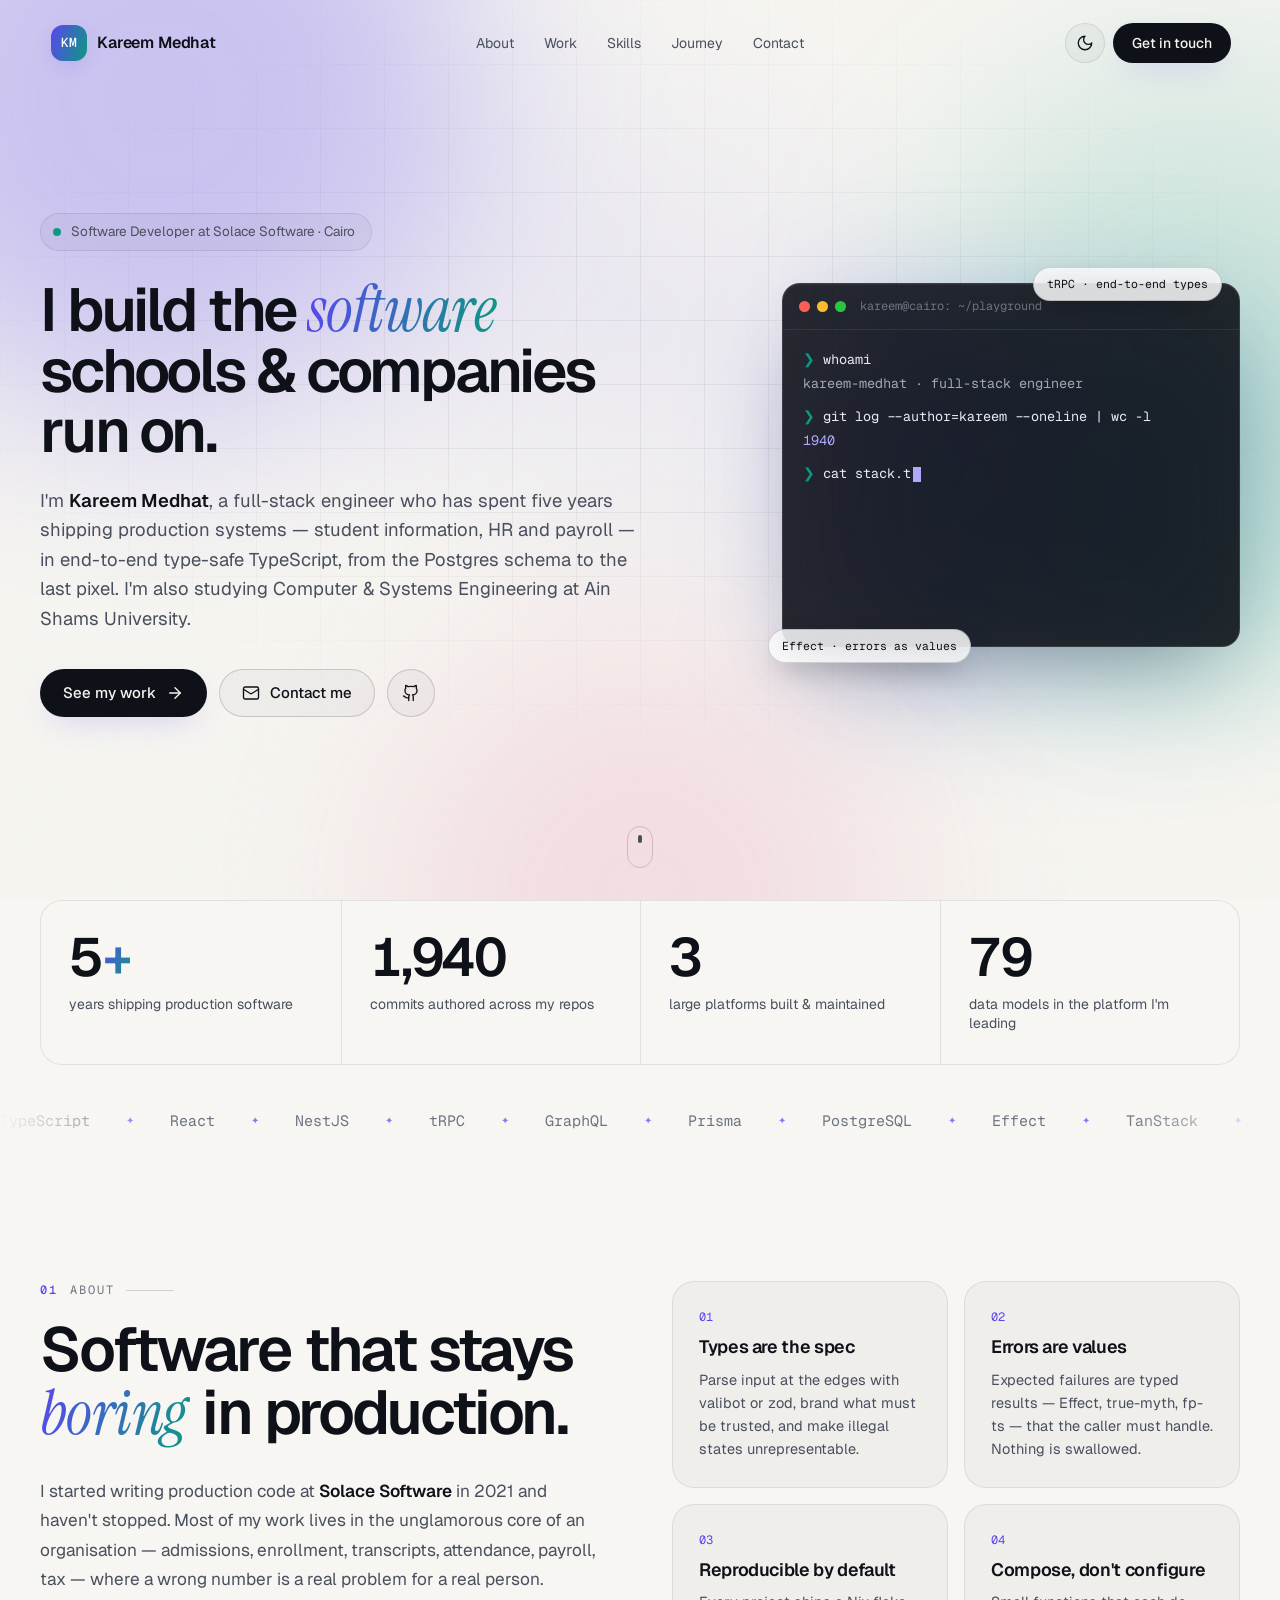
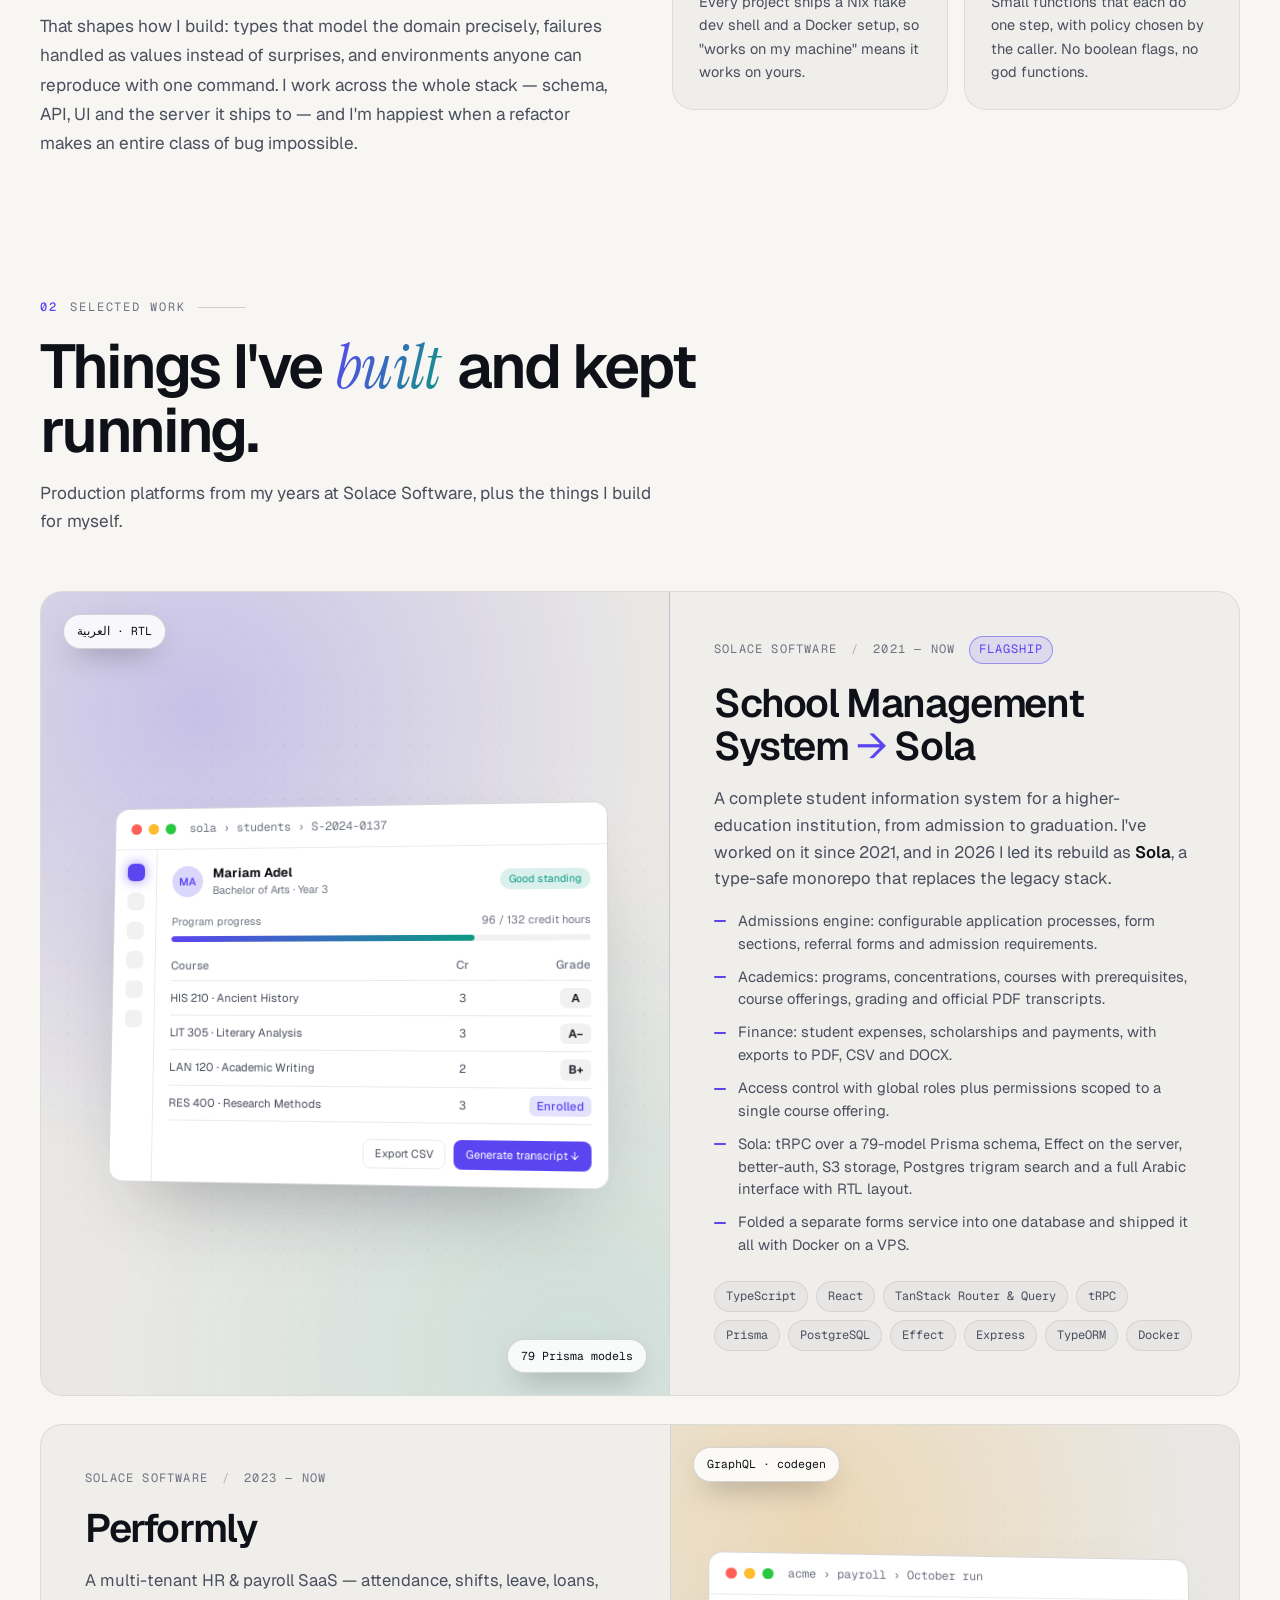
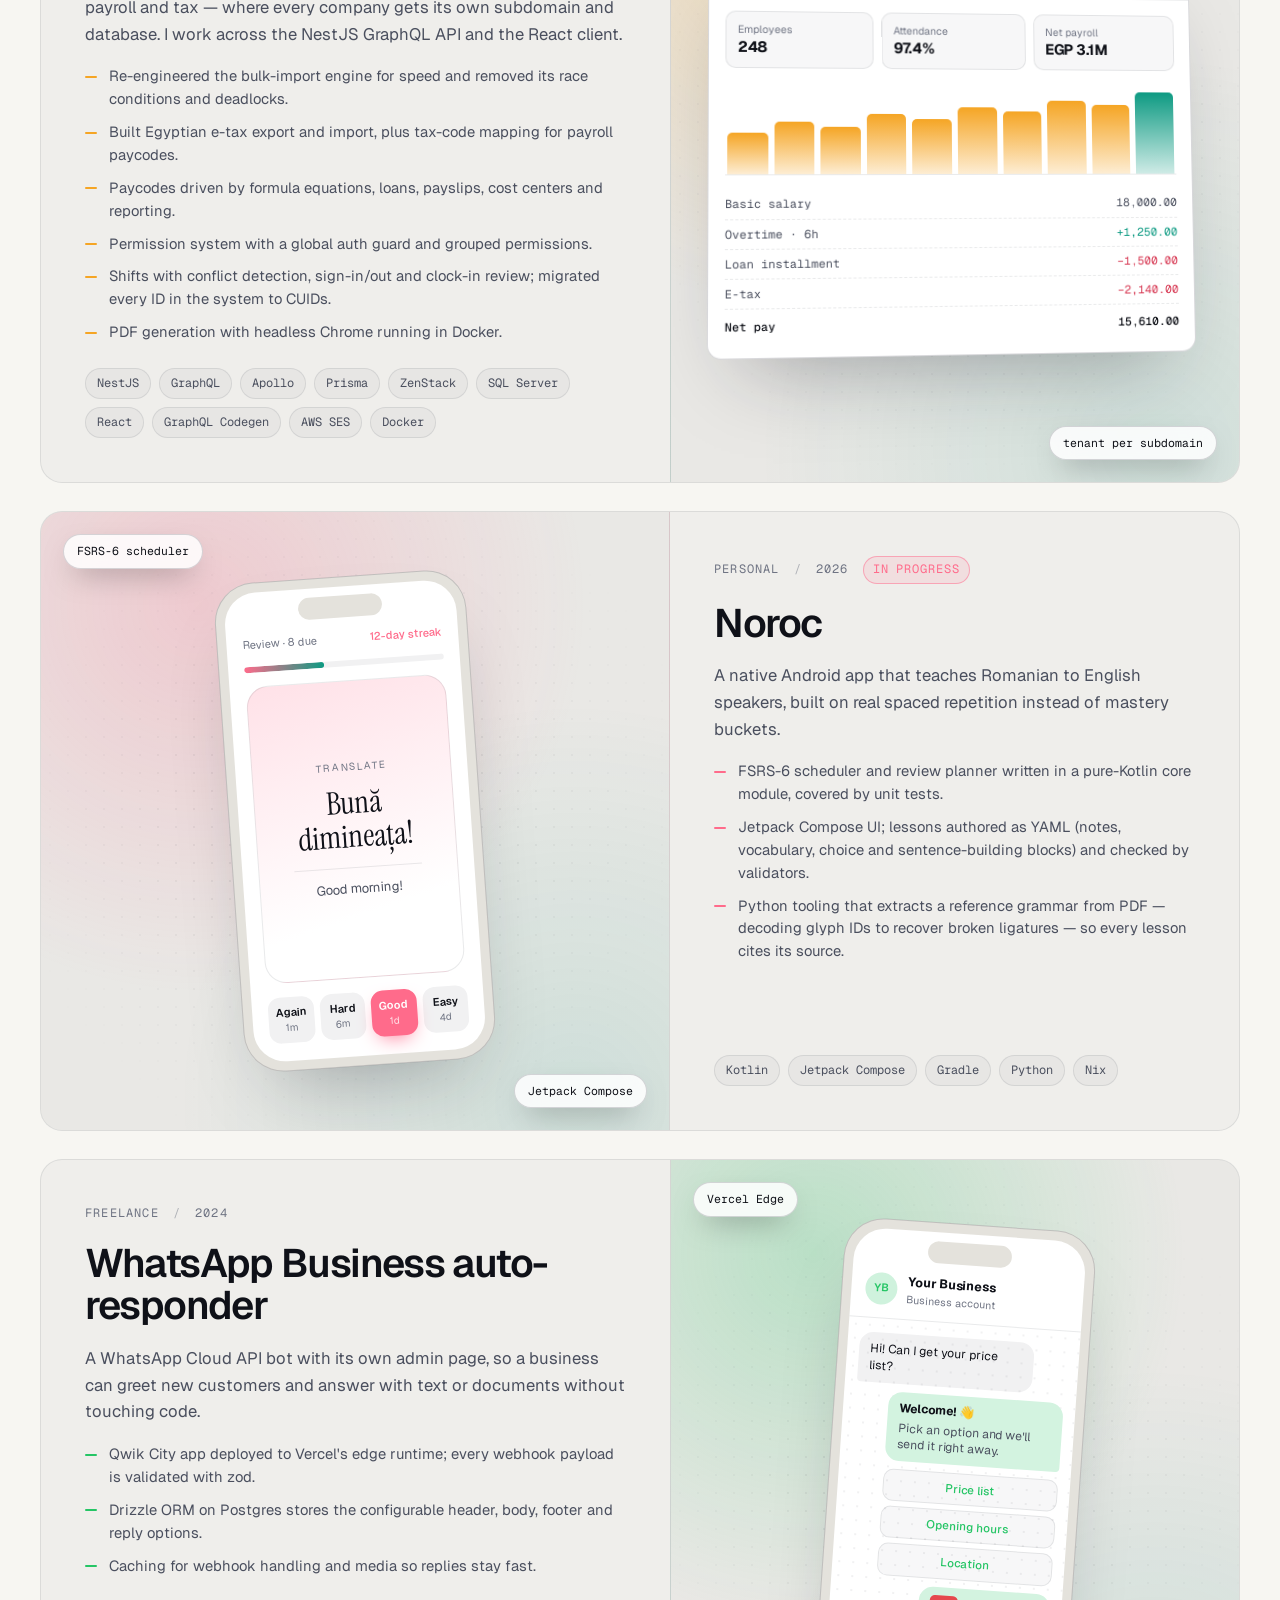
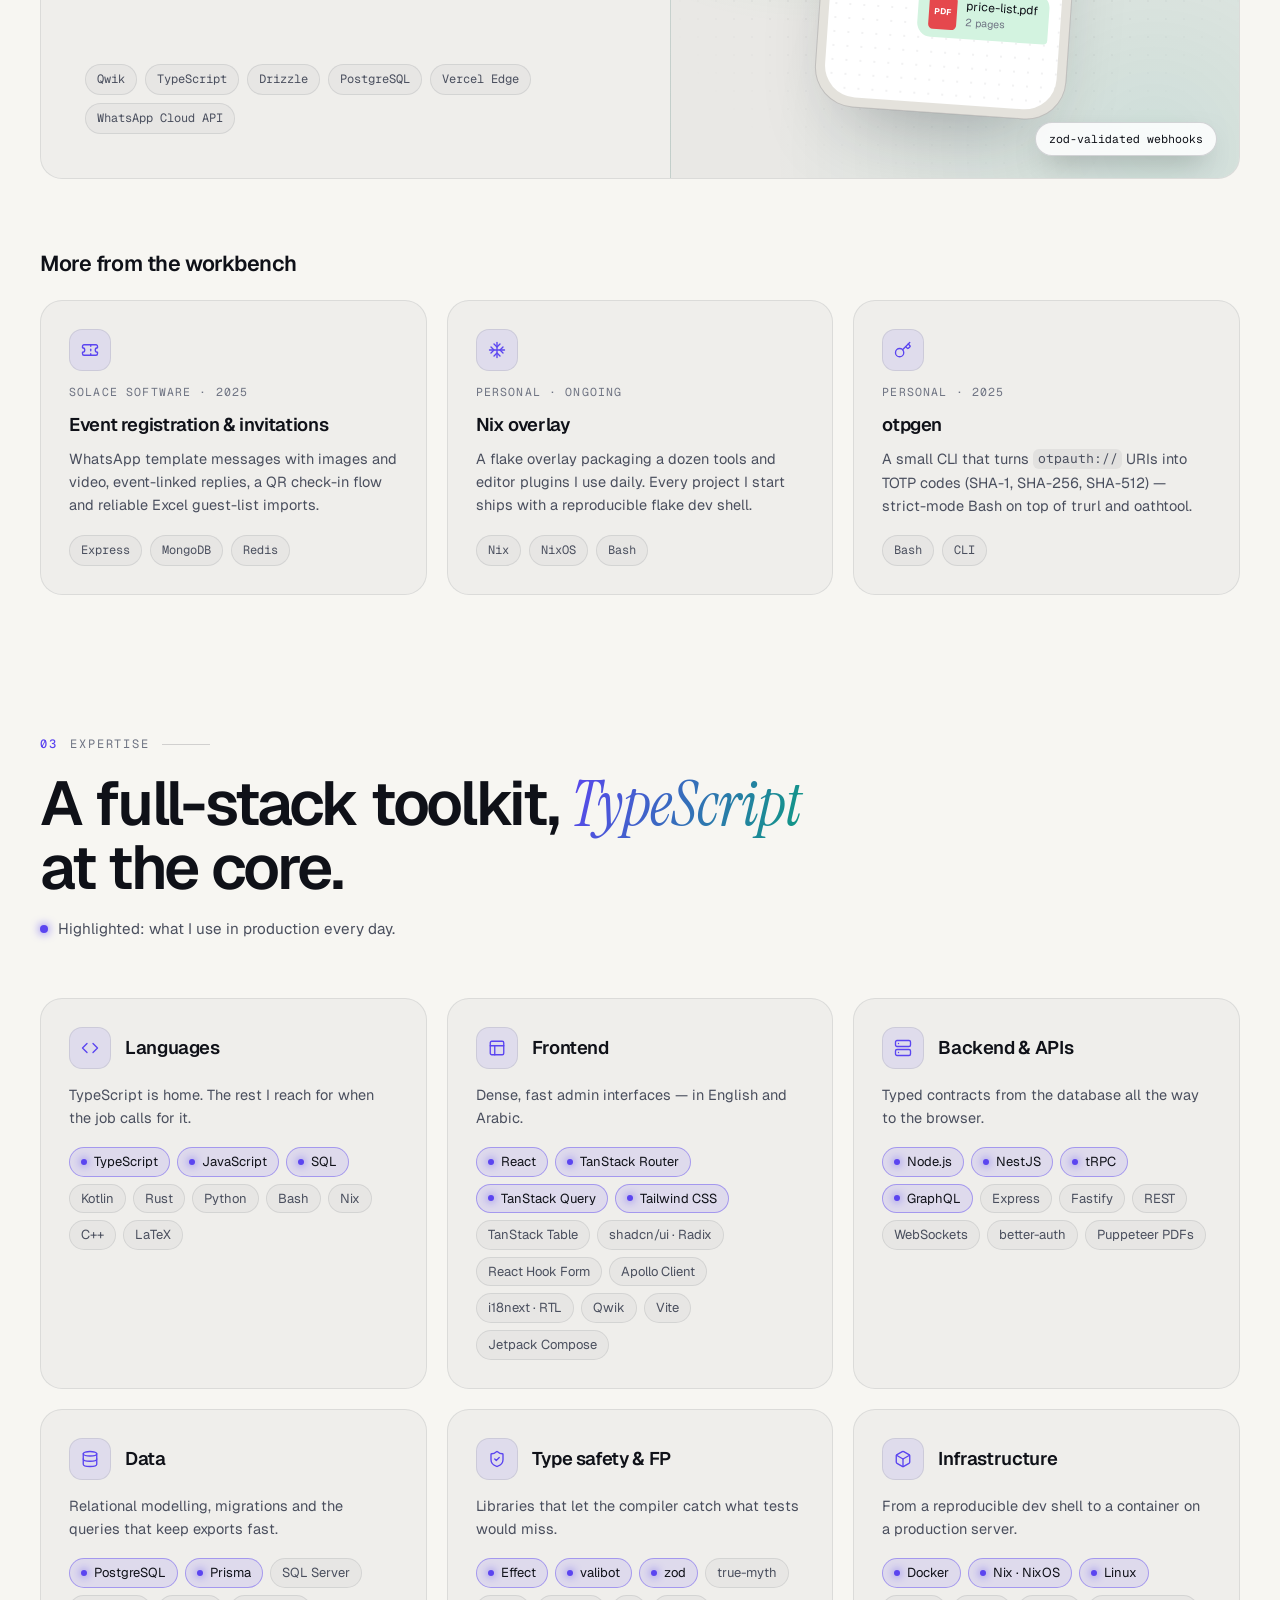
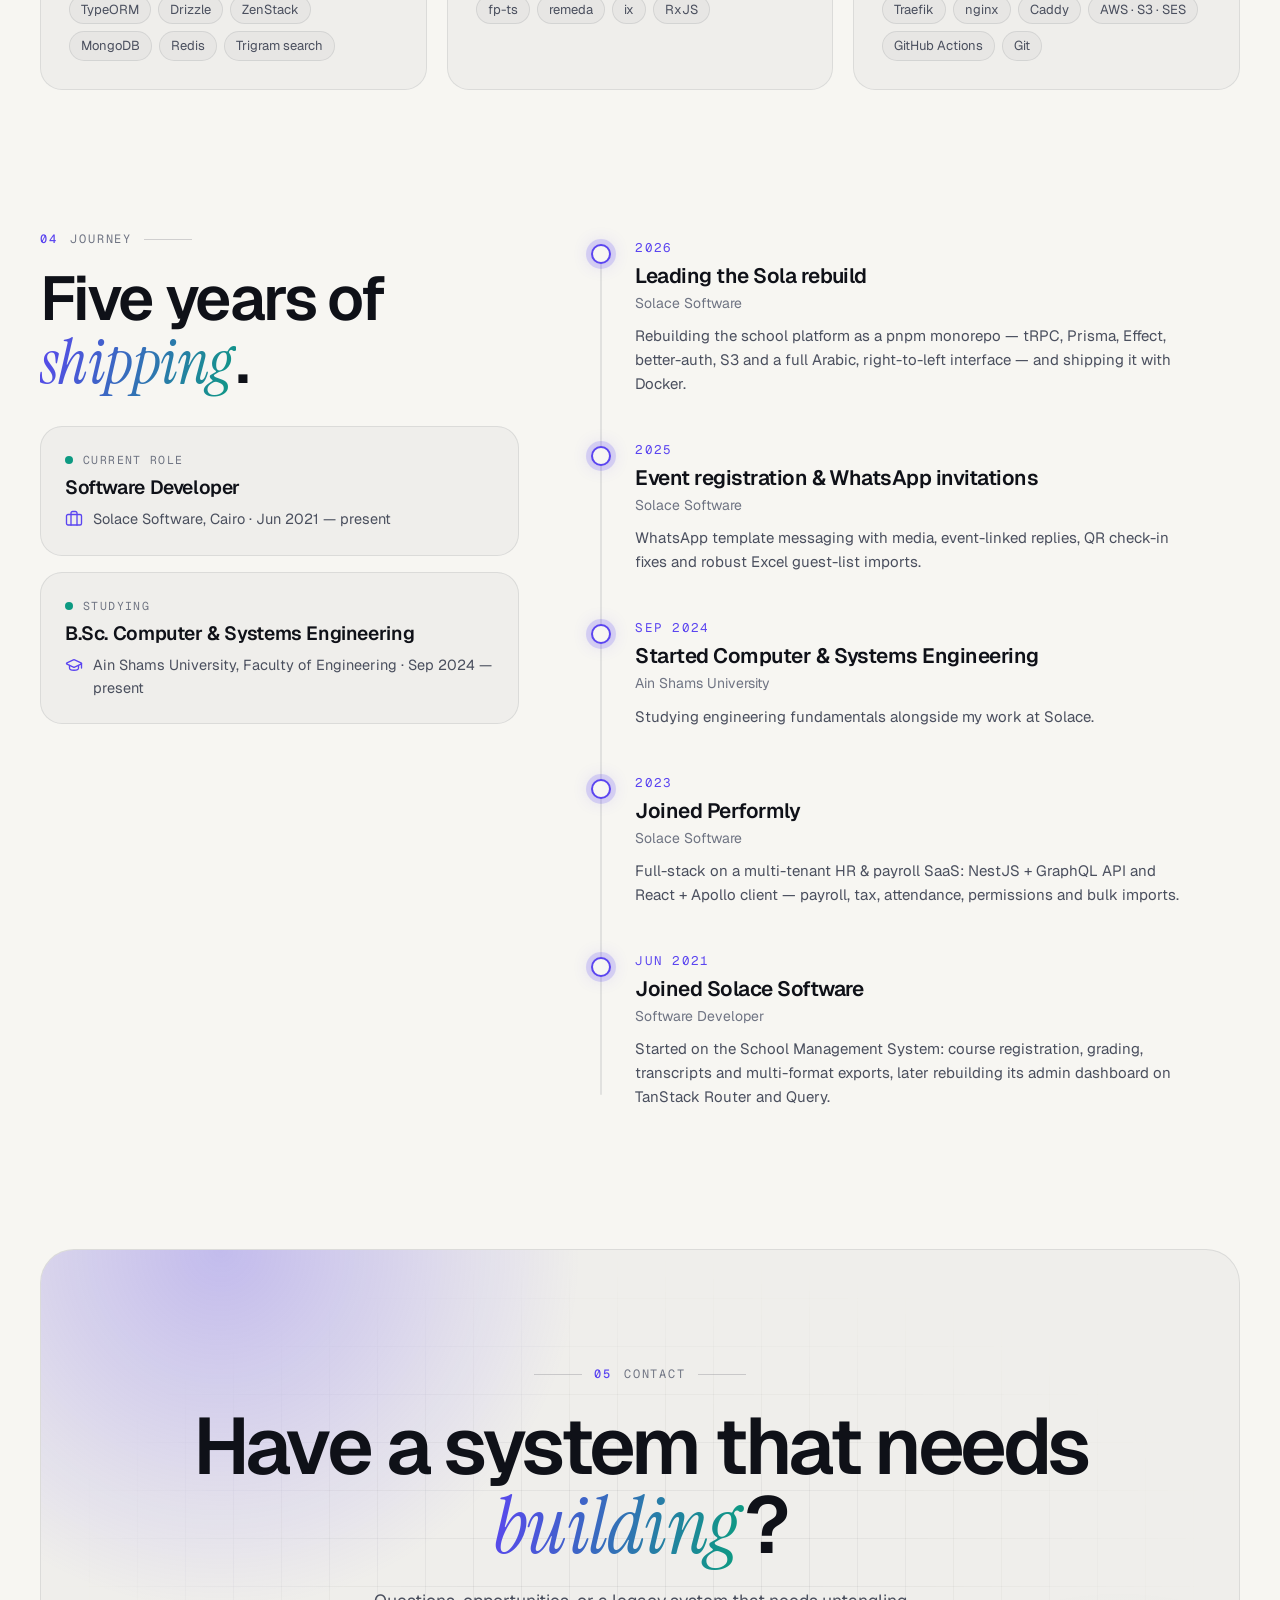
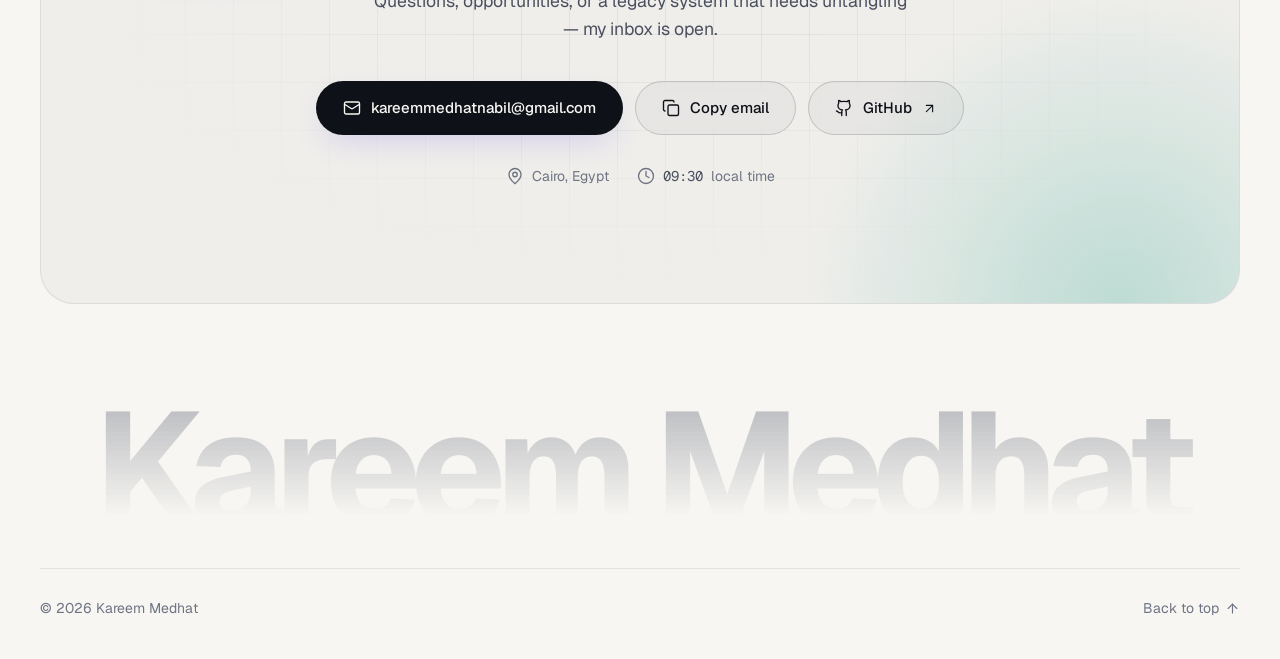
==== index.html @ 5a185403 "Add portfolio site Static single-page portfolio: hero with animated terminal, stats, about, selected" ====
<!doctype html>
<html lang="en">
  <head>
    <meta charset="utf-8" />
    <meta name="viewport" content="width=device-width, initial-scale=1" />
    <title>Kareem Medhat — Full-stack Software Engineer</title>
    <meta
      name="description"
      content="Kareem Medhat is a full-stack software engineer in Cairo building type-safe production systems — student information, HR and payroll — with TypeScript, React, NestJS, tRPC, Prisma and PostgreSQL."
    />
    <meta name="author" content="Kareem Medhat" />
    <meta property="og:type" content="website" />
    <meta property="og:title" content="Kareem Medhat — Full-stack Software Engineer" />
    <meta
      property="og:description"
      content="Five years shipping type-safe production systems in TypeScript, from Postgres schema to pixel."
    />
    <meta name="theme-color" content="#07080d" />
    <link rel="icon" href="favicon.svg" type="image/svg+xml" />

    <script>
      document.documentElement.classList.add("js");
      document.documentElement.dataset.theme = (() => {
        try {
          const stored = localStorage.getItem("theme");
          if (stored === "light" || stored === "dark") return stored;
        } catch {
          // Storage can be blocked (private mode, strict settings): fall back to the system preference.
        }
        return matchMedia("(prefers-color-scheme: light)").matches ? "light" : "dark";
      })();
    </script>

    <link rel="preconnect" href="https://fonts.googleapis.com" />
    <link rel="preconnect" href="https://fonts.gstatic.com" crossorigin />
    <link
      href="https://fonts.googleapis.com/css2?family=Geist:wght@300..700&family=Geist+Mono:wght@400;500&family=Instrument+Serif:ital@0;1&display=swap"
      rel="stylesheet"
    />
    <link rel="stylesheet" href="styles.css" />
    <script src="main.js" defer></script>
  </head>

  <body>
    <svg class="sprite" aria-hidden="true">
      <symbol id="i-arrow-right" viewBox="0 0 24 24"><path d="M5 12h14" /><path d="m12 5 7 7-7 7" /></symbol>
      <symbol id="i-arrow-up-right" viewBox="0 0 24 24"><path d="M7 7h10v10" /><path d="M7 17 17 7" /></symbol>
      <symbol id="i-arrow-up" viewBox="0 0 24 24"><path d="m5 12 7-7 7 7" /><path d="M12 19V5" /></symbol>
      <symbol id="i-mail" viewBox="0 0 24 24"><rect width="20" height="16" x="2" y="4" rx="2" /><path d="m22 7-8.97 5.7a1.94 1.94 0 0 1-2.06 0L2 7" /></symbol>
      <symbol id="i-copy" viewBox="0 0 24 24"><rect width="14" height="14" x="8" y="8" rx="2" ry="2" /><path d="M4 16c-1.1 0-2-.9-2-2V4c0-1.1.9-2 2-2h10c1.1 0 2 .9 2 2" /></symbol>
      <symbol id="i-check" viewBox="0 0 24 24"><path d="M20 6 9 17l-5-5" /></symbol>
      <symbol id="i-sun" viewBox="0 0 24 24"><circle cx="12" cy="12" r="4" /><path d="M12 2v2" /><path d="M12 20v2" /><path d="m4.93 4.93 1.41 1.41" /><path d="m17.66 17.66 1.41 1.41" /><path d="M2 12h2" /><path d="M20 12h2" /><path d="m6.34 17.66-1.41 1.41" /><path d="m19.07 4.93-1.41 1.41" /></symbol>
      <symbol id="i-moon" viewBox="0 0 24 24"><path d="M12 3a6 6 0 0 0 9 9 9 9 0 1 1-9-9Z" /></symbol>
      <symbol id="i-menu" viewBox="0 0 24 24"><path d="M4 7h16" /><path d="M4 12h16" /><path d="M4 17h16" /></symbol>
      <symbol id="i-github" viewBox="0 0 24 24"><path d="M15 22v-4a4.8 4.8 0 0 0-1-3.5c3 0 6-2 6-5.5.08-1.25-.27-2.48-1-3.5.28-1.15.28-2.35 0-3.5 0 0-1 0-3 1.5-2.64-.5-5.36-.5-8 0C6 2 5 2 5 2c-.3 1.15-.3 2.35 0 3.5A5.403 5.403 0 0 0 4 9c0 3.5 3 5.5 6 5.5-.39.49-.68 1.05-.85 1.65-.17.6-.22 1.23-.15 1.85v4" /><path d="M9 18c-4.51 2-5-2-7-2" /></symbol>
      <symbol id="i-pin" viewBox="0 0 24 24"><path d="M20 10c0 4.993-5.539 10.193-7.399 11.799a1 1 0 0 1-1.202 0C9.539 20.193 4 14.993 4 10a8 8 0 0 1 16 0" /><circle cx="12" cy="10" r="3" /></symbol>
      <symbol id="i-clock" viewBox="0 0 24 24"><circle cx="12" cy="12" r="10" /><path d="M12 6v6l4 2" /></symbol>
      <symbol id="i-code" viewBox="0 0 24 24"><path d="m16 18 6-6-6-6" /><path d="m8 6-6 6 6 6" /></symbol>
      <symbol id="i-layout" viewBox="0 0 24 24"><rect width="18" height="18" x="3" y="3" rx="2" /><path d="M3 9h18" /><path d="M9 21V9" /></symbol>
      <symbol id="i-server" viewBox="0 0 24 24"><rect width="20" height="8" x="2" y="2" rx="2" /><rect width="20" height="8" x="2" y="14" rx="2" /><path d="M6 6h.01" /><path d="M6 18h.01" /></symbol>
      <symbol id="i-database" viewBox="0 0 24 24"><ellipse cx="12" cy="5" rx="9" ry="3" /><path d="M3 5v14a9 3 0 0 0 18 0V5" /><path d="M3 12a9 3 0 0 0 18 0" /></symbol>
      <symbol id="i-shield" viewBox="0 0 24 24"><path d="M20 13c0 5-3.5 7.5-7.66 8.95a1 1 0 0 1-.67-.01C7.5 20.5 4 18 4 13V6a1 1 0 0 1 1-1c2 0 4.5-1.2 6.24-2.72a1.17 1.17 0 0 1 1.52 0C14.51 3.81 17 5 19 5a1 1 0 0 1 1 1z" /><path d="m9 12 2 2 4-4" /></symbol>
      <symbol id="i-box" viewBox="0 0 24 24"><path d="M21 8a2 2 0 0 0-1-1.73l-7-4a2 2 0 0 0-2 0l-7 4A2 2 0 0 0 3 8v8a2 2 0 0 0 1 1.73l7 4a2 2 0 0 0 2 0l7-4A2 2 0 0 0 21 16Z" /><path d="m3.3 7 8.7 5 8.7-5" /><path d="M12 22V12" /></symbol>
      <symbol id="i-snowflake" viewBox="0 0 24 24"><path d="M2 12h20" /><path d="M12 2v20" /><path d="m20 16-4-4 4-4" /><path d="m4 8 4 4-4 4" /><path d="m16 4-4 4-4-4" /><path d="m8 20 4-4 4 4" /></symbol>
      <symbol id="i-key" viewBox="0 0 24 24"><path d="m15.5 7.5 2.3 2.3a1 1 0 0 0 1.4 0l2.1-2.1a1 1 0 0 0 0-1.4L19 4" /><path d="m21 2-9.6 9.6" /><circle cx="7.5" cy="15.5" r="5.5" /></symbol>
      <symbol id="i-ticket" viewBox="0 0 24 24"><path d="M2 9a3 3 0 0 1 0 6v2a2 2 0 0 0 2 2h16a2 2 0 0 0 2-2v-2a3 3 0 0 1 0-6V7a2 2 0 0 0-2-2H4a2 2 0 0 0-2 2Z" /><path d="M13 5v2" /><path d="M13 17v2" /><path d="M13 11v2" /></symbol>
      <symbol id="i-briefcase" viewBox="0 0 24 24"><path d="M16 20V4a2 2 0 0 0-2-2h-4a2 2 0 0 0-2 2v16" /><rect width="20" height="14" x="2" y="6" rx="2" /></symbol>
      <symbol id="i-cap" viewBox="0 0 24 24"><path d="M21.42 10.922a1 1 0 0 0-.019-1.838L12.83 5.18a2 2 0 0 0-1.66 0L2.6 9.08a1 1 0 0 0 0 1.832l8.57 3.908a2 2 0 0 0 1.66 0z" /><path d="M22 10v6" /><path d="M6 12.5V16a6 3 0 0 0 12 0v-3.5" /></symbol>
    </svg>

    <a class="skip-link" href="#main">Skip to content</a>
    <div class="scroll-progress" aria-hidden="true"></div>

    <header class="nav">
      <a class="nav__brand" href="#top" aria-label="Kareem Medhat, back to top">
        <span class="brand-mark" aria-hidden="true">KM</span>
        <span class="nav__name">Kareem Medhat</span>
      </a>

      <nav aria-label="Primary">
        <ul class="nav__links" id="nav-links">
          <li><a href="#about">About</a></li>
          <li><a href="#work">Work</a></li>
          <li><a href="#skills">Skills</a></li>
          <li><a href="#journey">Journey</a></li>
          <li><a href="#contact">Contact</a></li>
        </ul>
      </nav>

      <div class="nav__actions">
        <button class="icon-btn" type="button" data-theme-toggle aria-label="Toggle colour theme">
          <svg class="icon icon--sun"><use href="#i-sun" /></svg>
          <svg class="icon icon--moon"><use href="#i-moon" /></svg>
        </button>
        <a class="btn btn--small btn--primary nav__cta" href="#contact">Get in touch</a>
        <button
          class="icon-btn nav__menu-btn"
          type="button"
          data-menu-button
          aria-label="Open menu"
          aria-controls="nav-links"
          aria-expanded="false"
        >
          <svg class="icon"><use href="#i-menu" /></svg>
        </button>
      </div>
    </header>

    <main id="main">
      <!-- Hero -->
      <section class="hero" id="top">
        <div class="hero__bg" aria-hidden="true">
          <div class="aurora aurora--1"></div>
          <div class="aurora aurora--2"></div>
          <div class="aurora aurora--3"></div>
          <div class="hero__grid"></div>
          <div class="hero__spotlight"></div>
        </div>

        <div class="container hero__inner">
          <div class="hero__copy">
            <p class="pill">
              <span class="pill__dot" aria-hidden="true"></span>
              Software Developer at Solace Software · Cairo
            </p>

            <h1 class="hero__title">
              <span class="line">I build the <em class="gradient-text">software</em></span>
              <span class="line">schools &amp; companies</span>
              <span class="line">run on.</span>
            </h1>

            <p class="hero__lead">
              I'm <strong>Kareem Medhat</strong>, a full-stack engineer who has spent five years shipping
              production systems — student information, HR and payroll — in end-to-end type-safe TypeScript,
              from the Postgres schema to the last pixel. I'm also studying Computer &amp; Systems Engineering at
              Ain Shams University.
            </p>

            <div class="hero__actions">
              <a class="btn btn--primary" href="#work">
                See my work
                <svg class="icon"><use href="#i-arrow-right" /></svg>
              </a>
              <a class="btn" href="#contact">
                <svg class="icon"><use href="#i-mail" /></svg>
                Contact me
              </a>
              <a
                class="icon-btn icon-btn--lg"
                href="https://github.com/Kareem-Medhat"
                target="_blank"
                rel="noopener"
                aria-label="Kareem Medhat on GitHub"
              >
                <svg class="icon"><use href="#i-github" /></svg>
              </a>
            </div>
          </div>

          <div class="hero__visual">
            <div class="terminal" aria-hidden="true">
              <div class="terminal__bar">
                <span class="dots"><i></i><i></i><i></i></span>
                <span class="terminal__title">kareem@cairo: ~/playground</span>
              </div>
              <div class="terminal__body">
                <p class="term__line term__line--cmd"><span class="term__prompt">❯</span> <span class="term__cmd">whoami</span></p>
                <p class="term__line term__line--out">kareem-medhat · full-stack engineer</p>
                <p class="term__line term__line--cmd"><span class="term__prompt">❯</span> <span class="term__cmd">git log --author=kareem --oneline | wc -l</span></p>
                <p class="term__line term__line--out"><span class="term__num">1940</span></p>
                <p class="term__line term__line--cmd"><span class="term__prompt">❯</span> <span class="term__cmd">cat stack.txt</span></p>
                <p class="term__line term__line--out">typescript · react · nestjs · trpc · graphql</p>
                <p class="term__line term__line--out">prisma · postgres · effect · docker · nix</p>
                <p class="term__line term__line--cmd"><span class="term__prompt">❯</span> <span class="term__cmd">nix develop</span></p>
                <p class="term__line term__line--out"><span class="term__ok">✓</span> reproducible dev shell ready</p>
                <p class="term__line term__line--cmd"><span class="term__prompt">❯</span> <span class="term__cmd"></span><span class="caret"></span></p>
              </div>
            </div>
            <span class="float-badge float-badge--hero-a">tRPC · end-to-end types</span>
            <span class="float-badge float-badge--hero-b">Effect · errors as values</span>
          </div>
        </div>

        <a class="scroll-cue" href="#about" aria-label="Scroll to About">
          <span></span>
        </a>
      </section>

      <!-- Stats -->
      <section class="container stats-wrap" aria-label="At a glance">
        <dl class="stats reveal">
          <div class="stat">
            <dt class="stat__label">years shipping production software</dt>
            <dd class="stat__value"><span data-count="5">5</span><span class="stat__suffix">+</span></dd>
          </div>
          <div class="stat">
            <dt class="stat__label">commits authored across my repos</dt>
            <dd class="stat__value"><span data-count="1940">1,940</span></dd>
          </div>
          <div class="stat">
            <dt class="stat__label">large platforms built &amp; maintained</dt>
            <dd class="stat__value"><span data-count="3">3</span></dd>
          </div>
          <div class="stat">
            <dt class="stat__label">data models in the platform I'm leading</dt>
            <dd class="stat__value"><span data-count="79">79</span></dd>
          </div>
        </dl>
      </section>

      <!-- Tech marquee -->
      <div class="marquee" aria-hidden="true">
        <div class="marquee__track">
          <ul class="marquee__list">
            <li>TypeScript</li><li>React</li><li>NestJS</li><li>tRPC</li><li>GraphQL</li><li>Prisma</li>
            <li>PostgreSQL</li><li>Effect</li><li>TanStack</li><li>Tailwind CSS</li><li>Node.js</li>
            <li>Docker</li><li>Nix</li><li>Kotlin</li><li>Rust</li><li>SQL Server</li><li>Drizzle</li><li>AWS</li>
          </ul>
          <ul class="marquee__list">
            <li>TypeScript</li><li>React</li><li>NestJS</li><li>tRPC</li><li>GraphQL</li><li>Prisma</li>
            <li>PostgreSQL</li><li>Effect</li><li>TanStack</li><li>Tailwind CSS</li><li>Node.js</li>
            <li>Docker</li><li>Nix</li><li>Kotlin</li><li>Rust</li><li>SQL Server</li><li>Drizzle</li><li>AWS</li>
          </ul>
        </div>
      </div>

      <!-- About -->
      <section class="section" id="about">
        <div class="container about">
          <div class="about__intro">
            <header class="section-head reveal">
              <p class="eyebrow"><b>01</b> About</p>
              <h2 class="section-title">Software that stays <em>boring</em> in production.</h2>
            </header>
            <div class="prose reveal" style="--delay: 120ms">
              <p>
                I started writing production code at <strong>Solace Software</strong> in 2021 and haven't stopped.
                Most of my work lives in the unglamorous core of an organisation — admissions, enrollment,
                transcripts, attendance, payroll, tax — where a wrong number is a real problem for a real person.
              </p>
              <p>
                That shapes how I build: types that model the domain precisely, failures handled as values instead
                of surprises, and environments anyone can reproduce with one command. I work across the whole
                stack — schema, API, UI and the server it ships to — and I'm happiest when a refactor makes an
                entire class of bug impossible.
              </p>
            </div>
          </div>

          <ol class="principles">
            <li class="card principle reveal">
              <span class="principle__num">01</span>
              <h3>Types are the spec</h3>
              <p>Parse input at the edges with valibot or zod, brand what must be trusted, and make illegal states unrepresentable.</p>
            </li>
            <li class="card principle reveal" style="--delay: 80ms">
              <span class="principle__num">02</span>
              <h3>Errors are values</h3>
              <p>Expected failures are typed results — Effect, true-myth, fp-ts — that the caller must handle. Nothing is swallowed.</p>
            </li>
            <li class="card principle reveal" style="--delay: 160ms">
              <span class="principle__num">03</span>
              <h3>Reproducible by default</h3>
              <p>Every project ships a Nix flake dev shell and a Docker setup, so "works on my machine" means it works on yours.</p>
            </li>
            <li class="card principle reveal" style="--delay: 240ms">
              <span class="principle__num">04</span>
              <h3>Compose, don't configure</h3>
              <p>Small functions that each do one step, with policy chosen by the caller. No boolean flags, no god functions.</p>
            </li>
          </ol>
        </div>
      </section>

      <!-- Work -->
      <section class="section" id="work">
        <div class="container">
          <header class="section-head reveal">
            <p class="eyebrow"><b>02</b> Selected work</p>
            <h2 class="section-title">Things I've <em>built</em> and kept running.</h2>
            <p class="section-sub">
              Production platforms from my years at Solace Software, plus the things I build for myself.
            </p>
          </header>

          <div class="projects">
            <!-- School platform -->
            <article class="card project project--sms reveal">
              <div class="project__visual" aria-hidden="true">
                <div class="window">
                  <div class="window__bar">
                    <span class="dots"><i></i><i></i><i></i></span>
                    <span class="window__title">sola › students › S-2024-0137</span>
                  </div>
                  <div class="mock-sms">
                    <div class="mock-sms__nav"><i class="is-active"></i><i></i><i></i><i></i><i></i><i></i></div>
                    <div class="mock-sms__main">
                      <div class="mock-person">
                        <span class="avatar">MA</span>
                        <div>
                          <b>Mariam Adel</b>
                          <small>Bachelor of Arts · Year 3</small>
                        </div>
                        <span class="chip chip--ok">Good standing</span>
                      </div>
                      <div class="meter">
                        <div class="meter__row"><span>Program progress</span><span>96 / 132 credit hours</span></div>
                        <div class="meter__bar"><span style="--w: 73%"></span></div>
                      </div>
                      <table class="mock-table">
                        <thead><tr><th>Course</th><th>Cr</th><th>Grade</th></tr></thead>
                        <tbody>
                          <tr><td>HIS 210 · Ancient History</td><td>3</td><td><span class="grade">A</span></td></tr>
                          <tr><td>LIT 305 · Literary Analysis</td><td>3</td><td><span class="grade">A−</span></td></tr>
                          <tr><td>LAN 120 · Academic Writing</td><td>2</td><td><span class="grade">B+</span></td></tr>
                          <tr><td>RES 400 · Research Methods</td><td>3</td><td><span class="grade grade--live">Enrolled</span></td></tr>
                        </tbody>
                      </table>
                      <div class="mock-actions">
                        <span class="btn-mini">Export CSV</span>
                        <span class="btn-mini btn-mini--accent">Generate transcript ↓</span>
                      </div>
                    </div>
                  </div>
                </div>
                <span class="float-badge float-badge--a"><span lang="ar">العربية</span> · RTL</span>
                <span class="float-badge float-badge--b">79 Prisma models</span>
              </div>

              <div class="project__body">
                <p class="project__meta"><span>Solace Software</span><span>2021 — now</span><span class="project__flag">Flagship</span></p>
                <h3 class="project__title">School Management System <span class="arrow">→</span> Sola</h3>
                <p class="project__summary">
                  A complete student information system for a higher-education institution, from admission to
                  graduation. I've worked on it since 2021, and in 2026 I led its rebuild as <strong>Sola</strong>,
                  a type-safe monorepo that replaces the legacy stack.
                </p>
                <ul class="project__points">
                  <li>Admissions engine: configurable application processes, form sections, referral forms and admission requirements.</li>
                  <li>Academics: programs, concentrations, courses with prerequisites, course offerings, grading and official PDF transcripts.</li>
                  <li>Finance: student expenses, scholarships and payments, with exports to PDF, CSV and DOCX.</li>
                  <li>Access control with global roles plus permissions scoped to a single course offering.</li>
                  <li>Sola: tRPC over a 79-model Prisma schema, Effect on the server, better-auth, S3 storage, Postgres trigram search and a full Arabic interface with RTL layout.</li>
                  <li>Folded a separate forms service into one database and shipped it all with Docker on a VPS.</li>
                </ul>
                <ul class="tags" aria-label="Technologies">
                  <li class="tag">TypeScript</li><li class="tag">React</li><li class="tag">TanStack Router &amp; Query</li>
                  <li class="tag">tRPC</li><li class="tag">Prisma</li><li class="tag">PostgreSQL</li><li class="tag">Effect</li>
                  <li class="tag">Express</li><li class="tag">TypeORM</li><li class="tag">Docker</li>
                </ul>
              </div>
            </article>

            <!-- Performly -->
            <article class="card project project--performly project--flip reveal">
              <div class="project__visual" aria-hidden="true">
                <div class="window">
                  <div class="window__bar">
                    <span class="dots"><i></i><i></i><i></i></span>
                    <span class="window__title">acme › payroll › October run</span>
                  </div>
                  <div class="mock-pay">
                    <div class="kpis">
                      <div class="kpi"><small>Employees</small><b>248</b></div>
                      <div class="kpi"><small>Attendance</small><b>97.4%</b></div>
                      <div class="kpi"><small>Net payroll</small><b>EGP 3.1M</b></div>
                    </div>
                    <div class="chart">
                      <span style="--h: 46%; --i: 0"></span><span style="--h: 58%; --i: 1"></span>
                      <span style="--h: 52%; --i: 2"></span><span style="--h: 66%; --i: 3"></span>
                      <span style="--h: 61%; --i: 4"></span><span style="--h: 74%; --i: 5"></span>
                      <span style="--h: 70%; --i: 6"></span><span style="--h: 82%; --i: 7"></span>
                      <span style="--h: 78%; --i: 8"></span><span style="--h: 92%; --i: 9"></span>
                    </div>
                    <div class="slip">
                      <div class="slip__row"><span>Basic salary</span><span>18,000.00</span></div>
                      <div class="slip__row"><span>Overtime · 6h</span><span class="pos">+1,250.00</span></div>
                      <div class="slip__row"><span>Loan installment</span><span class="neg">−1,500.00</span></div>
                      <div class="slip__row"><span>E-tax</span><span class="neg">−2,140.00</span></div>
                      <div class="slip__row slip__row--total"><span>Net pay</span><span>15,610.00</span></div>
                    </div>
                  </div>
                </div>
                <span class="float-badge float-badge--a">GraphQL · codegen</span>
                <span class="float-badge float-badge--b">tenant per subdomain</span>
              </div>

              <div class="project__body">
                <p class="project__meta"><span>Solace Software</span><span>2023 — now</span></p>
                <h3 class="project__title">Performly</h3>
                <p class="project__summary">
                  A multi-tenant HR &amp; payroll SaaS — attendance, shifts, leave, loans, payroll and tax — where
                  every company gets its own subdomain and database. I work across the NestJS GraphQL API and the
                  React client.
                </p>
                <ul class="project__points">
                  <li>Re-engineered the bulk-import engine for speed and removed its race conditions and deadlocks.</li>
                  <li>Built Egyptian e-tax export and import, plus tax-code mapping for payroll paycodes.</li>
                  <li>Paycodes driven by formula equations, loans, payslips, cost centers and reporting.</li>
                  <li>Permission system with a global auth guard and grouped permissions.</li>
                  <li>Shifts with conflict detection, sign-in/out and clock-in review; migrated every ID in the system to CUIDs.</li>
                  <li>PDF generation with headless Chrome running in Docker.</li>
                </ul>
                <ul class="tags" aria-label="Technologies">
                  <li class="tag">NestJS</li><li class="tag">GraphQL</li><li class="tag">Apollo</li><li class="tag">Prisma</li>
                  <li class="tag">ZenStack</li><li class="tag">SQL Server</li><li class="tag">React</li>
                  <li class="tag">GraphQL Codegen</li><li class="tag">AWS SES</li><li class="tag">Docker</li>
                </ul>
              </div>
            </article>

            <!-- Noroc -->
            <article class="card project project--noroc reveal">
              <div class="project__visual" aria-hidden="true">
                <div class="phone">
                  <div class="phone__screen">
                    <div class="phone__notch"></div>
                    <div class="noroc">
                      <div class="noroc__top"><span>Review · 8 due</span><span class="noroc__streak">12-day streak</span></div>
                      <div class="meter__bar"><span style="--w: 40%"></span></div>
                      <div class="noroc__card">
                        <small>Translate</small>
                        <b lang="ro">Bună dimineața!</b>
                        <span class="noroc__answer">Good morning!</span>
                      </div>
                      <div class="noroc__grades">
                        <span>Again<small>1m</small></span>
                        <span>Hard<small>6m</small></span>
                        <span class="is-picked">Good<small>1d</small></span>
                        <span>Easy<small>4d</small></span>
                      </div>
                    </div>
                  </div>
                </div>
                <span class="float-badge float-badge--a">FSRS-6 scheduler</span>
                <span class="float-badge float-badge--b">Jetpack Compose</span>
              </div>

              <div class="project__body">
                <p class="project__meta"><span>Personal</span><span>2026</span><span class="project__flag project__flag--wip">In progress</span></p>
                <h3 class="project__title">Noroc</h3>
                <p class="project__summary">
                  A native Android app that teaches Romanian to English speakers, built on real spaced repetition
                  instead of mastery buckets.
                </p>
                <ul class="project__points">
                  <li>FSRS-6 scheduler and review planner written in a pure-Kotlin core module, covered by unit tests.</li>
                  <li>Jetpack Compose UI; lessons authored as YAML (notes, vocabulary, choice and sentence-building blocks) and checked by validators.</li>
                  <li>Python tooling that extracts a reference grammar from PDF — decoding glyph IDs to recover broken ligatures — so every lesson cites its source.</li>
                </ul>
                <ul class="tags" aria-label="Technologies">
                  <li class="tag">Kotlin</li><li class="tag">Jetpack Compose</li><li class="tag">Gradle</li>
                  <li class="tag">Python</li><li class="tag">Nix</li>
                </ul>
              </div>
            </article>

            <!-- WhatsApp bot -->
            <article class="card project project--chat project--flip reveal">
              <div class="project__visual" aria-hidden="true">
                <div class="phone">
                  <div class="phone__screen">
                    <div class="phone__notch"></div>
                    <div class="chat-head">
                      <span class="avatar">YB</span>
                      <div><b>Your Business</b><small>Business account</small></div>
                    </div>
                    <div class="chat">
                      <p class="bubble bubble--in">Hi! Can I get your price list?</p>
                      <div class="bubble bubble--out">
                        <b>Welcome! 👋</b>
                        <span>Pick an option and we'll send it right away.</span>
                      </div>
                      <div class="chat__options"><span>Price list</span><span>Opening hours</span><span>Location</span></div>
                      <div class="bubble bubble--out bubble--doc">
                        <span class="doc-icon">PDF</span>
                        <span>price-list.pdf<small>2 pages</small></span>
                      </div>
                    </div>
                  </div>
                </div>
                <span class="float-badge float-badge--a">Vercel Edge</span>
                <span class="float-badge float-badge--b">zod-validated webhooks</span>
              </div>

              <div class="project__body">
                <p class="project__meta"><span>Freelance</span><span>2024</span></p>
                <h3 class="project__title">WhatsApp Business auto-responder</h3>
                <p class="project__summary">
                  A WhatsApp Cloud API bot with its own admin page, so a business can greet new customers and answer
                  with text or documents without touching code.
                </p>
                <ul class="project__points">
                  <li>Qwik City app deployed to Vercel's edge runtime; every webhook payload is validated with zod.</li>
                  <li>Drizzle ORM on Postgres stores the configurable header, body, footer and reply options.</li>
                  <li>Caching for webhook handling and media so replies stay fast.</li>
                </ul>
                <ul class="tags" aria-label="Technologies">
                  <li class="tag">Qwik</li><li class="tag">TypeScript</li><li class="tag">Drizzle</li>
                  <li class="tag">PostgreSQL</li><li class="tag">Vercel Edge</li><li class="tag">WhatsApp Cloud API</li>
                </ul>
              </div>
            </article>
          </div>

          <h3 class="minis-title reveal">More from the workbench</h3>
          <div class="minis">
            <article class="card mini reveal">
              <span class="mini__icon"><svg class="icon"><use href="#i-ticket" /></svg></span>
              <p class="mini__meta">Solace Software · 2025</p>
              <h4>Event registration &amp; invitations</h4>
              <p>WhatsApp template messages with images and video, event-linked replies, a QR check-in flow and reliable Excel guest-list imports.</p>
              <ul class="tags"><li class="tag">Express</li><li class="tag">MongoDB</li><li class="tag">Redis</li></ul>
            </article>
            <article class="card mini reveal" style="--delay: 80ms">
              <span class="mini__icon"><svg class="icon"><use href="#i-snowflake" /></svg></span>
              <p class="mini__meta">Personal · ongoing</p>
              <h4>Nix overlay</h4>
              <p>A flake overlay packaging a dozen tools and editor plugins I use daily. Every project I start ships with a reproducible flake dev shell.</p>
              <ul class="tags"><li class="tag">Nix</li><li class="tag">NixOS</li><li class="tag">Bash</li></ul>
            </article>
            <article class="card mini reveal" style="--delay: 160ms">
              <span class="mini__icon"><svg class="icon"><use href="#i-key" /></svg></span>
              <p class="mini__meta">Personal · 2025</p>
              <h4>otpgen</h4>
              <p>A small CLI that turns <code>otpauth://</code> URIs into TOTP codes (SHA-1, SHA-256, SHA-512) — strict-mode Bash on top of trurl and oathtool.</p>
              <ul class="tags"><li class="tag">Bash</li><li class="tag">CLI</li></ul>
            </article>
          </div>
        </div>
      </section>

      <!-- Skills -->
      <section class="section" id="skills">
        <div class="container">
          <header class="section-head reveal">
            <p class="eyebrow"><b>03</b> Expertise</p>
            <h2 class="section-title">A full-stack toolkit, <em>TypeScript</em> at the core.</h2>
            <p class="section-sub legend"><span class="legend__dot" aria-hidden="true"></span> Highlighted: what I use in production every day.</p>
          </header>

          <div class="skills">
            <article class="card skill reveal">
              <div class="skill__head"><span class="skill__icon"><svg class="icon"><use href="#i-code" /></svg></span><h3>Languages</h3></div>
              <p>TypeScript is home. The rest I reach for when the job calls for it.</p>
              <ul class="chips">
                <li class="is-core">TypeScript</li><li class="is-core">JavaScript</li><li class="is-core">SQL</li>
                <li>Kotlin</li><li>Rust</li><li>Python</li><li>Bash</li><li>Nix</li><li>C++</li><li>LaTeX</li>
              </ul>
            </article>
            <article class="card skill reveal" style="--delay: 80ms">
              <div class="skill__head"><span class="skill__icon"><svg class="icon"><use href="#i-layout" /></svg></span><h3>Frontend</h3></div>
              <p>Dense, fast admin interfaces — in English and Arabic.</p>
              <ul class="chips">
                <li class="is-core">React</li><li class="is-core">TanStack Router</li><li class="is-core">TanStack Query</li><li class="is-core">Tailwind CSS</li>
                <li>TanStack Table</li><li>shadcn/ui · Radix</li><li>React Hook Form</li><li>Apollo Client</li>
                <li>i18next · RTL</li><li>Qwik</li><li>Vite</li><li>Jetpack Compose</li>
              </ul>
            </article>
            <article class="card skill reveal" style="--delay: 160ms">
              <div class="skill__head"><span class="skill__icon"><svg class="icon"><use href="#i-server" /></svg></span><h3>Backend &amp; APIs</h3></div>
              <p>Typed contracts from the database all the way to the browser.</p>
              <ul class="chips">
                <li class="is-core">Node.js</li><li class="is-core">NestJS</li><li class="is-core">tRPC</li><li class="is-core">GraphQL</li>
                <li>Express</li><li>Fastify</li><li>REST</li><li>WebSockets</li><li>better-auth</li><li>Puppeteer PDFs</li>
              </ul>
            </article>
            <article class="card skill reveal">
              <div class="skill__head"><span class="skill__icon"><svg class="icon"><use href="#i-database" /></svg></span><h3>Data</h3></div>
              <p>Relational modelling, migrations and the queries that keep exports fast.</p>
              <ul class="chips">
                <li class="is-core">PostgreSQL</li><li class="is-core">Prisma</li>
                <li>SQL Server</li><li>TypeORM</li><li>Drizzle</li><li>ZenStack</li><li>MongoDB</li><li>Redis</li><li>Trigram search</li>
              </ul>
            </article>
            <article class="card skill reveal" style="--delay: 80ms">
              <div class="skill__head"><span class="skill__icon"><svg class="icon"><use href="#i-shield" /></svg></span><h3>Type safety &amp; FP</h3></div>
              <p>Libraries that let the compiler catch what tests would miss.</p>
              <ul class="chips">
                <li class="is-core">Effect</li><li class="is-core">valibot</li><li class="is-core">zod</li>
                <li>true-myth</li><li>fp-ts</li><li>remeda</li><li>ix</li><li>RxJS</li>
              </ul>
            </article>
            <article class="card skill reveal" style="--delay: 160ms">
              <div class="skill__head"><span class="skill__icon"><svg class="icon"><use href="#i-box" /></svg></span><h3>Infrastructure</h3></div>
              <p>From a reproducible dev shell to a container on a production server.</p>
              <ul class="chips">
                <li class="is-core">Docker</li><li class="is-core">Nix · NixOS</li><li class="is-core">Linux</li>
                <li>Traefik</li><li>nginx</li><li>Caddy</li><li>AWS · S3 · SES</li><li>GitHub Actions</li><li>Git</li>
              </ul>
            </article>
          </div>
        </div>
      </section>

      <!-- Journey -->
      <section class="section" id="journey">
        <div class="container journey">
          <div class="journey__aside">
            <header class="section-head reveal">
              <p class="eyebrow"><b>04</b> Journey</p>
              <h2 class="section-title">Five years of <em>shipping</em>.</h2>
            </header>
            <div class="card role reveal">
              <p class="role__label"><span class="live-dot" aria-hidden="true"></span>Current role</p>
              <h3>Software Developer</h3>
              <p class="role__org"><svg class="icon"><use href="#i-briefcase" /></svg>Solace Software, Cairo · Jun 2021 — present</p>
            </div>
            <div class="card role reveal" style="--delay: 80ms">
              <p class="role__label"><span class="live-dot" aria-hidden="true"></span>Studying</p>
              <h3>B.Sc. Computer &amp; Systems Engineering</h3>
              <p class="role__org"><svg class="icon"><use href="#i-cap" /></svg>Ain Shams University, Faculty of Engineering · Sep 2024 — present</p>
            </div>
          </div>

          <ol class="timeline">
            <li class="tl-item reveal">
              <p class="tl-date">2026</p>
              <h3>Leading the Sola rebuild</h3>
              <p class="tl-org">Solace Software</p>
              <p>Rebuilding the school platform as a pnpm monorepo — tRPC, Prisma, Effect, better-auth, S3 and a full Arabic, right-to-left interface — and shipping it with Docker.</p>
            </li>
            <li class="tl-item reveal">
              <p class="tl-date">2025</p>
              <h3>Event registration &amp; WhatsApp invitations</h3>
              <p class="tl-org">Solace Software</p>
              <p>WhatsApp template messaging with media, event-linked replies, QR check-in fixes and robust Excel guest-list imports.</p>
            </li>
            <li class="tl-item reveal">
              <p class="tl-date">Sep 2024</p>
              <h3>Started Computer &amp; Systems Engineering</h3>
              <p class="tl-org">Ain Shams University</p>
              <p>Studying engineering fundamentals alongside my work at Solace.</p>
            </li>
            <li class="tl-item reveal">
              <p class="tl-date">2023</p>
              <h3>Joined Performly</h3>
              <p class="tl-org">Solace Software</p>
              <p>Full-stack on a multi-tenant HR &amp; payroll SaaS: NestJS + GraphQL API and React + Apollo client — payroll, tax, attendance, permissions and bulk imports.</p>
            </li>
            <li class="tl-item reveal">
              <p class="tl-date">Jun 2021</p>
              <h3>Joined Solace Software</h3>
              <p class="tl-org">Software Developer</p>
              <p>Started on the School Management System: course registration, grading, transcripts and multi-format exports, later rebuilding its admin dashboard on TanStack Router and Query.</p>
            </li>
          </ol>
        </div>
      </section>

      <!-- Contact -->
      <section class="section" id="contact">
        <div class="container">
          <div class="contact reveal">
            <div class="contact__glow" aria-hidden="true"></div>
            <p class="eyebrow eyebrow--center"><b>05</b> Contact</p>
            <h2 class="contact__title">Have a system that needs <em class="gradient-text">building</em>?</h2>
            <p class="contact__text">
              Questions, opportunities, or a legacy system that needs untangling — my inbox is open.
            </p>
            <div class="contact__actions">
              <a class="btn btn--primary btn--lg" href="mailto:kareemmedhatnabil@gmail.com">
                <svg class="icon"><use href="#i-mail" /></svg>
                kareemmedhatnabil@gmail.com
              </a>
              <button class="btn btn--lg copy-btn" type="button" data-copy="kareemmedhatnabil@gmail.com">
                <svg class="icon icon--copy"><use href="#i-copy" /></svg>
                <svg class="icon icon--check"><use href="#i-check" /></svg>
                <span data-copy-label>Copy email</span>
              </button>
              <a class="btn btn--lg" href="https://github.com/Kareem-Medhat" target="_blank" rel="noopener">
                <svg class="icon"><use href="#i-github" /></svg>
                GitHub
                <svg class="icon icon--sm"><use href="#i-arrow-up-right" /></svg>
              </a>
            </div>
            <p class="contact__meta">
              <span><svg class="icon"><use href="#i-pin" /></svg>Cairo, Egypt</span>
              <span><svg class="icon"><use href="#i-clock" /></svg><span data-local-time>—</span> local time</span>
            </p>
          </div>
        </div>
      </section>
    </main>

    <footer class="footer">
      <div class="container">
        <p class="footer__word" aria-hidden="true">Kareem Medhat</p>
        <div class="footer__inner">
          <p>© 2026 Kareem Medhat</p>
          <a class="footer__top" href="#top">Back to top <svg class="icon icon--sm"><use href="#i-arrow-up" /></svg></a>
        </div>
      </div>
    </footer>
  </body>
</html>
---- styles.css ----
/* ---------- Tokens ---------- */

:root {
  color-scheme: dark;

  --bg: #07080d;
  --bg-2: #0c0e15;
  --surface: rgb(255 255 255 / 0.035);
  --surface-2: rgb(255 255 255 / 0.07);
  --surface-deep: rgb(255 255 255 / 0.02);
  --border: rgb(255 255 255 / 0.08);
  --border-strong: rgb(255 255 255 / 0.16);
  --text: #eceef4;
  --text-2: #a4a9b8;
  --text-3: #6e7383;

  --accent: #8b7cff;
  --accent-2: #3ee6c4;
  --accent-3: #ff7ab6;
  --danger: #ff7a90;
  --on-accent: #ffffff;
  --grad: linear-gradient(110deg, var(--accent), var(--accent-2));
  --glow: rgb(139 124 255 / 0.35);
  --spot: rgb(139 124 255 / 0.1);

  --grid-line: rgb(255 255 255 / 0.05);
  --nav-bg: rgb(12 14 21 / 0.72);
  --nav-solid: #0e1018;
  --mock-bg: #0f111a;
  --phone-frame: #1a1d28;
  --badge-bg: rgb(20 22 32 / 0.8);
  --shadow: 0 40px 80px -30px rgb(0 0 0 / 0.7);
  --aurora-opacity: 0.55;
  --grain-opacity: 0.07;
  --grain-blend: overlay;

  --font-sans: "Geist", ui-sans-serif, system-ui, -apple-system, "Segoe UI", sans-serif;
  --font-serif: "Instrument Serif", ui-serif, Georgia, serif;
  --font-mono: "Geist Mono", ui-monospace, "SFMono-Regular", Menlo, monospace;

  --radius: 22px;
  --gutter: 24px;
  --ease-out: cubic-bezier(0.2, 0.7, 0.2, 1);
}

:root[data-theme="light"] {
  color-scheme: light;

  --bg: #f7f6f2;
  --bg-2: #efede7;
  --surface: rgb(20 22 35 / 0.03);
  --surface-2: rgb(20 22 35 / 0.06);
  --surface-deep: rgb(20 22 35 / 0.025);
  --border: rgb(20 22 35 / 0.09);
  --border-strong: rgb(20 22 35 / 0.17);
  --text: #0f1118;
  --text-2: #4a4f5e;
  --text-3: #6f7483;

  --accent: #5b45f0;
  --accent-2: #0d9a82;
  --accent-3: #e0457f;
  --danger: #d6344f;
  --glow: rgb(91 69 240 / 0.25);
  --spot: rgb(91 69 240 / 0.07);

  --grid-line: rgb(20 22 35 / 0.06);
  --nav-bg: rgb(247 246 242 / 0.75);
  --nav-solid: #fbfaf7;
  --mock-bg: #ffffff;
  --phone-frame: #e4e2dc;
  --badge-bg: rgb(255 255 255 / 0.85);
  --shadow: 0 40px 80px -36px rgb(20 22 35 / 0.35);
  --aurora-opacity: 0.28;
  --grain-opacity: 0.05;
  --grain-blend: multiply;
}

@media (max-width: 600px) {
  :root {
    --gutter: 16px;
    --radius: 18px;
  }
}

/* ---------- Base ---------- */

*,
*::before,
*::after {
  box-sizing: border-box;
}

html {
  scroll-behavior: smooth;
  scroll-padding-top: 96px;
  -webkit-text-size-adjust: 100%;
}

body {
  margin: 0;
  background: var(--bg);
  color: var(--text);
  font-family: var(--font-sans);
  font-size: 16px;
  line-height: 1.6;
  overflow-x: clip;
  -webkit-font-smoothing: antialiased;
  text-rendering: optimizeLegibility;
  transition: background-color 0.4s, color 0.4s;
}

/* Film grain keeps the large flat dark areas from banding. */
body::before {
  content: "";
  position: fixed;
  inset: 0;
  z-index: 100;
  pointer-events: none;
  opacity: var(--grain-opacity);
  mix-blend-mode: var(--grain-blend);
  background-image: url("data:image/svg+xml;utf8,<svg xmlns='http://www.w3.org/2000/svg' width='180' height='180'><filter id='n'><feTurbulence type='fractalNoise' baseFrequency='0.85' numOctaves='3' stitchTiles='stitch'/></filter><rect width='100%' height='100%' filter='url(%23n)'/></svg>");
}

h1,
h2,
h3,
h4 {
  margin: 0;
  font-weight: 600;
  line-height: 1.15;
}

p {
  margin: 0;
}

a {
  color: inherit;
  text-decoration: none;
}

strong {
  color: var(--text);
  font-weight: 600;
}

code {
  font-family: var(--font-mono);
  font-size: 0.9em;
  padding: 0.1em 0.35em;
  border-radius: 6px;
  background: var(--surface-2);
}

em {
  font-family: var(--font-serif);
  font-style: italic;
  font-weight: 400;
  letter-spacing: -0.01em;
}

ul,
ol {
  margin: 0;
  padding: 0;
  list-style: none;
}

button {
  font: inherit;
  color: inherit;
  cursor: pointer;
}

::selection {
  background: var(--accent);
  color: var(--on-accent);
}

:focus-visible {
  outline: 2px solid var(--accent-2);
  outline-offset: 3px;
}

.sprite {
  position: absolute;
  width: 0;
  height: 0;
  overflow: hidden;
}

.icon {
  width: 18px;
  height: 18px;
  flex: none;
  fill: none;
  stroke: currentColor;
  stroke-width: 1.8;
  stroke-linecap: round;
  stroke-linejoin: round;
}

.icon--sm {
  width: 15px;
  height: 15px;
}

.container {
  width: min(1200px, 100% - 2 * var(--gutter));
  margin-inline: auto;
}

.skip-link {
  position: fixed;
  top: 12px;
  left: 12px;
  z-index: 200;
  padding: 10px 16px;
  border-radius: 10px;
  background: var(--text);
  color: var(--bg);
  transform: translateY(-200%);
  transition: transform 0.2s;
}

.skip-link:focus {
  transform: none;
}

.gradient-text {
  /* Italic serif glyphs overhang their box; the padding keeps the clipped gradient from cutting them. */
  padding-right: 0.08em;
  background: linear-gradient(100deg, var(--accent), var(--accent-2) 50%, var(--accent));
  background-size: 200% auto;
  -webkit-background-clip: text;
  background-clip: text;
  color: transparent;
  animation: shine 7s linear infinite;
}

@keyframes shine {
  to {
    background-position: 200% center;
  }
}

/* Scroll progress: progressive enhancement where scroll-driven animations exist. */
.scroll-progress {
  position: fixed;
  inset: 0 0 auto;
  z-index: 60;
  height: 2px;
  background: var(--grad);
  transform-origin: 0 50%;
  transform: scaleX(0);
  display: none;
}

@supports (animation-timeline: scroll()) {
  .scroll-progress {
    display: block;
    animation: grow-x linear both;
    animation-timeline: scroll(root);
  }
}

@keyframes grow-x {
  to {
    transform: scaleX(1);
  }
}

/* ---------- Buttons ---------- */

.btn {
  display: inline-flex;
  align-items: center;
  justify-content: center;
  gap: 10px;
  height: 48px;
  padding: 0 22px;
  border-radius: 999px;
  border: 1px solid var(--border-strong);
  background: var(--surface);
  color: var(--text);
  font-size: 15px;
  font-weight: 500;
  white-space: nowrap;
  backdrop-filter: blur(10px);
  transition: transform 0.25s var(--ease-out), background-color 0.25s, box-shadow 0.3s, border-color 0.25s;
}

.btn:hover {
  transform: translateY(-2px);
  background: var(--surface-2);
}

.btn--primary {
  border-color: transparent;
  background: var(--text);
  color: var(--bg);
  box-shadow: 0 12px 32px -12px var(--glow);
}

.btn--primary:hover {
  background: var(--text);
  box-shadow: 0 18px 44px -12px var(--glow);
}

.btn--primary .icon {
  transition: transform 0.25s var(--ease-out);
}

.btn--primary:hover .icon {
  transform: translateX(3px);
}

.btn--small {
  height: 40px;
  padding: 0 18px;
  font-size: 14px;
}

.btn--lg {
  height: 54px;
  padding: 0 26px;
}

.icon-btn {
  display: grid;
  place-items: center;
  width: 40px;
  height: 40px;
  flex: none;
  border-radius: 999px;
  border: 1px solid var(--border);
  background: var(--surface);
  color: var(--text);
  transition: background-color 0.2s, transform 0.25s var(--ease-out);
}

.icon-btn:hover {
  background: var(--surface-2);
  transform: translateY(-1px);
}

.icon-btn--lg {
  width: 48px;
  height: 48px;
  border-color: var(--border-strong);
}

/* ---------- Navigation ---------- */

.nav {
  position: fixed;
  top: 14px;
  left: 50%;
  z-index: 50;
  width: min(1200px, 100% - 2 * var(--gutter));
  transform: translateX(-50%);
  display: flex;
  align-items: center;
  justify-content: space-between;
  gap: 16px;
  padding: 8px 8px 8px 10px;
  border-radius: 999px;
  border: 1px solid transparent;
  transition: background-color 0.35s, border-color 0.35s, box-shadow 0.35s;
}

.nav.is-scrolled,
.nav.is-open {
  background: var(--nav-bg);
  border-color: var(--border);
  box-shadow: 0 10px 40px -20px rgb(0 0 0 / 0.5);
  backdrop-filter: blur(18px) saturate(150%);
  -webkit-backdrop-filter: blur(18px) saturate(150%);
}

.nav__brand {
  display: flex;
  align-items: center;
  gap: 10px;
  font-weight: 600;
  letter-spacing: -0.01em;
}

.brand-mark {
  display: grid;
  place-items: center;
  width: 36px;
  height: 36px;
  border-radius: 12px;
  background: var(--grad);
  color: #fff;
  font-family: var(--font-mono);
  font-size: 13px;
  font-weight: 500;
  letter-spacing: 0.02em;
  box-shadow: 0 6px 20px -6px var(--glow);
}

.nav__links {
  display: flex;
  gap: 2px;
}

.nav__links a {
  display: block;
  padding: 8px 14px;
  border-radius: 999px;
  color: var(--text-2);
  font-size: 14px;
  transition: color 0.2s, background-color 0.2s;
}

.nav__links a:hover,
.nav__links a[aria-current="true"] {
  color: var(--text);
  background: var(--surface-2);
}

.nav__actions {
  display: flex;
  align-items: center;
  gap: 8px;
}

.nav__menu-btn {
  display: none;
}

[data-theme="dark"] .icon--moon,
[data-theme="light"] .icon--sun {
  display: none;
}

@media (max-width: 880px) {
  .nav__menu-btn {
    display: grid;
  }

  .nav__cta {
    display: none;
  }

  .nav__links {
    position: absolute;
    top: calc(100% + 10px);
    left: 0;
    right: 0;
    flex-direction: column;
    padding: 8px;
    border-radius: 22px;
    border: 1px solid var(--border);
    background: var(--nav-solid);
    box-shadow: var(--shadow);
    opacity: 0;
    visibility: hidden;
    transform: translateY(-8px);
    transition: opacity 0.25s, transform 0.25s var(--ease-out), visibility 0.25s;
  }

  .nav.is-open .nav__links {
    opacity: 1;
    visibility: visible;
    transform: none;
  }

  .nav__links a {
    padding: 12px 16px;
    font-size: 16px;
  }
}

@media (max-width: 380px) {
  .nav__name {
    display: none;
  }
}

/* ---------- Hero ---------- */

.hero {
  position: relative;
  isolation: isolate;
  overflow: hidden;
  display: flex;
  align-items: center;
  min-height: 100svh;
  padding: 140px 0 110px;
}

.hero__bg {
  position: absolute;
  inset: 0;
  z-index: -1;
  pointer-events: none;
}

.aurora {
  position: absolute;
  border-radius: 50%;
  filter: blur(100px);
  opacity: var(--aurora-opacity);
  animation: drift 24s ease-in-out infinite alternate;
}

.aurora--1 {
  top: -220px;
  left: -160px;
  width: 640px;
  height: 640px;
  background: var(--accent);
}

.aurora--2 {
  top: 8%;
  right: -200px;
  width: 560px;
  height: 560px;
  background: var(--accent-2);
  opacity: calc(var(--aurora-opacity) * 0.6);
  animation-delay: -8s;
}

.aurora--3 {
  bottom: -260px;
  left: 30%;
  width: 520px;
  height: 520px;
  background: var(--accent-3);
  opacity: calc(var(--aurora-opacity) * 0.45);
  animation-delay: -16s;
}

@keyframes drift {
  0% {
    transform: translate(0, 0) scale(1);
  }
  50% {
    transform: translate(70px, 40px) scale(1.1);
  }
  100% {
    transform: translate(-40px, 90px) scale(0.95);
  }
}

.hero__grid {
  position: absolute;
  inset: 0;
  background-image:
    linear-gradient(var(--grid-line) 1px, transparent 1px),
    linear-gradient(90deg, var(--grid-line) 1px, transparent 1px);
  background-size: 64px 64px;
  mask-image: radial-gradient(ellipse 75% 60% at 50% 40%, #000 25%, transparent 75%);
  -webkit-mask-image: radial-gradient(ellipse 75% 60% at 50% 40%, #000 25%, transparent 75%);
}

.hero__spotlight {
  position: absolute;
  inset: 0;
  background: radial-gradient(520px circle at var(--mx, 50%) var(--my, 35%), var(--spot), transparent 65%);
  transition: background 0.2s;
}

.hero__inner {
  display: grid;
  grid-template-columns: minmax(0, 1.2fr) minmax(0, 0.8fr);
  gap: 56px;
  align-items: center;
}

.pill {
  display: inline-flex;
  align-items: center;
  gap: 10px;
  padding: 7px 16px 7px 12px;
  border-radius: 999px;
  border: 1px solid var(--border);
  background: var(--surface);
  color: var(--text-2);
  font-size: 13.5px;
  backdrop-filter: blur(8px);
  animation: rise 0.9s var(--ease-out) both;
}

.pill__dot,
.live-dot {
  width: 8px;
  height: 8px;
  flex: none;
  border-radius: 50%;
  background: var(--accent-2);
  animation: pulse 2.2s infinite;
}

@keyframes pulse {
  0% {
    box-shadow: 0 0 0 0 color-mix(in srgb, var(--accent-2) 55%, transparent);
  }
  70% {
    box-shadow: 0 0 0 9px transparent;
  }
  100% {
    box-shadow: 0 0 0 0 transparent;
  }
}

.hero__title {
  margin: 28px 0 26px;
  font-size: clamp(2.5rem, 0.9rem + 3.6vw, 4.5rem);
  line-height: 0.98;
  letter-spacing: -0.045em;
}

.hero__title .line {
  display: block;
  animation: rise 1s var(--ease-out) both;
}

.hero__title .line:nth-child(2) {
  animation-delay: 0.08s;
}

.hero__title .line:nth-child(3) {
  animation-delay: 0.16s;
}

.hero__title em {
  font-size: 1.06em;
}

.hero__lead {
  max-width: 600px;
  color: var(--text-2);
  font-size: clamp(1rem, 0.95rem + 0.3vw, 1.15rem);
  animation: rise 1s var(--ease-out) 0.24s both;
}

.hero__actions {
  display: flex;
  flex-wrap: wrap;
  align-items: center;
  gap: 12px;
  margin-top: 36px;
  animation: rise 1s var(--ease-out) 0.32s both;
}

@keyframes rise {
  from {
    opacity: 0;
    transform: translateY(26px);
  }
  to {
    opacity: 1;
    transform: none;
  }
}

.hero__visual {
  position: relative;
  animation: rise 1.1s var(--ease-out) 0.3s both;
}

.hero__visual::before {
  content: "";
  position: absolute;
  inset: 10% -6% -8% 8%;
  z-index: -1;
  border-radius: 40px;
  background: var(--grad);
  filter: blur(70px);
  opacity: 0.35;
}

.scroll-cue {
  position: absolute;
  bottom: 32px;
  left: 50%;
  display: grid;
  justify-items: center;
  width: 26px;
  height: 42px;
  padding-top: 8px;
  border-radius: 999px;
  border: 1.5px solid var(--border-strong);
  transform: translateX(-50%);
}

.scroll-cue span {
  width: 4px;
  height: 8px;
  border-radius: 999px;
  background: var(--text-2);
  animation: cue 1.8s var(--ease-out) infinite;
}

@keyframes cue {
  0% {
    opacity: 0;
    transform: translateY(-4px);
  }
  40% {
    opacity: 1;
  }
  100% {
    opacity: 0;
    transform: translateY(12px);
  }
}

@media (max-width: 980px) {
  .hero {
    min-height: auto;
    padding: 128px 0 72px;
  }

  .hero__inner {
    grid-template-columns: 1fr;
    gap: 48px;
  }

  .scroll-cue {
    display: none;
  }
}

/* ---------- Terminal ---------- */

.terminal {
  /* The terminal stays dark in both themes, so it carries its own palette. */
  --text: #eceef4;
  --text-2: #a4a9b8;
  --text-3: #6e7383;
  --border: rgb(255 255 255 / 0.08);

  overflow: hidden;
  border-radius: 18px;
  border: 1px solid rgb(255 255 255 / 0.1);
  background: rgb(12 14 21 / 0.88);
  box-shadow: var(--shadow), inset 0 1px 0 rgb(255 255 255 / 0.05);
  color: var(--text);
  font-family: var(--font-mono);
  font-size: 13.5px;
  line-height: 1.75;
  backdrop-filter: blur(20px);
}

.terminal__bar,
.window__bar {
  display: flex;
  align-items: center;
  gap: 14px;
  padding: 12px 16px;
  border-bottom: 1px solid var(--border);
  color: var(--text-3);
  font-family: var(--font-mono);
  font-size: 12px;
}

.dots {
  display: flex;
  gap: 7px;
}

.dots i {
  width: 11px;
  height: 11px;
  border-radius: 50%;
  background: #ff5f57;
}

.dots i:nth-child(2) {
  background: #febc2e;
}

.dots i:nth-child(3) {
  background: #28c840;
}

.terminal__title,
.window__title {
  overflow: hidden;
  white-space: nowrap;
  text-overflow: ellipsis;
}

.terminal__body {
  padding: 18px 20px 22px;
}

.term__line {
  white-space: pre-wrap;
  overflow-wrap: anywhere;
}

.term__line--cmd {
  margin-top: 10px;
}

.term__line--cmd:first-child {
  margin-top: 0;
}

.term__line--out {
  color: var(--text-2);
}

.term__line.is-pending {
  visibility: hidden;
}

.term__prompt {
  color: var(--accent-2);
}

.term__num {
  color: #b3a9ff;
}

.term__ok {
  color: var(--accent-2);
}

.caret {
  display: inline-block;
  width: 8px;
  height: 1.15em;
  margin-left: 2px;
  vertical-align: text-bottom;
  background: #b3a9ff;
  animation: blink 1.05s steps(1) infinite;
}

@keyframes blink {
  50% {
    opacity: 0;
  }
}

@media (max-width: 600px) {
  .terminal {
    font-size: 12px;
  }

  .terminal__body {
    padding: 16px;
  }
}

/* ---------- Floating badges ---------- */

.float-badge {
  position: absolute;
  z-index: 2;
  padding: 7px 13px;
  border-radius: 999px;
  border: 1px solid var(--border-strong);
  background: var(--badge-bg);
  color: var(--text);
  font-family: var(--font-mono);
  font-size: 11.5px;
  white-space: nowrap;
  box-shadow: 0 12px 30px -12px rgb(0 0 0 / 0.5);
  backdrop-filter: blur(12px);
  -webkit-backdrop-filter: blur(12px);
  animation: bob 7s ease-in-out infinite;
}

@keyframes bob {
  50% {
    transform: translateY(-8px);
  }
}

.float-badge--hero-a {
  top: -16px;
  right: 18px;
}

.float-badge--hero-b {
  bottom: -16px;
  left: -14px;
  animation-delay: -3.5s;
}

.float-badge--a {
  top: 22px;
  left: 22px;
}

.float-badge--b {
  bottom: 22px;
  right: 22px;
  animation-delay: -3.5s;
}

@media (max-width: 600px) {
  .float-badge--hero-b {
    left: 8px;
  }
}

/* ---------- Stats ---------- */

.stats-wrap {
  position: relative;
  z-index: 1;
}

.stats {
  display: grid;
  grid-template-columns: repeat(4, 1fr);
  margin: 0;
  overflow: hidden;
  border-radius: var(--radius);
  border: 1px solid var(--border);
  background: var(--nav-bg);
  backdrop-filter: blur(18px);
  -webkit-backdrop-filter: blur(18px);
}

.stat {
  display: flex;
  flex-direction: column-reverse;
  justify-content: flex-end;
  gap: 10px;
  padding: 30px 28px;
  border-left: 1px solid var(--border);
}

.stat:first-child {
  border-left: 0;
}

.stat__value {
  margin: 0;
  font-size: clamp(2.3rem, 1.6rem + 2.2vw, 3.4rem);
  font-weight: 600;
  line-height: 1;
  letter-spacing: -0.045em;
  font-variant-numeric: tabular-nums;
}

.stat__suffix {
  margin-left: 2px;
  background: var(--grad);
  -webkit-background-clip: text;
  background-clip: text;
  color: transparent;
}

.stat__label {
  color: var(--text-2);
  font-size: 14px;
  line-height: 1.4;
}

@media (max-width: 880px) {
  .stats {
    grid-template-columns: repeat(2, 1fr);
  }

  .stat:nth-child(3) {
    border-left: 0;
  }

  .stat:nth-child(n + 3) {
    border-top: 1px solid var(--border);
  }
}

@media (max-width: 600px) {
  .stat {
    padding: 22px 18px;
  }
}

/* ---------- Marquee ---------- */

.marquee {
  overflow: hidden;
  padding: 44px 0 8px;
  mask-image: linear-gradient(90deg, transparent, #000 12%, #000 88%, transparent);
  -webkit-mask-image: linear-gradient(90deg, transparent, #000 12%, #000 88%, transparent);
}

.marquee__track {
  display: flex;
  width: max-content;
  animation: marquee 48s linear infinite;
}

.marquee:hover .marquee__track {
  animation-play-state: paused;
}

.marquee__list {
  display: flex;
  align-items: center;
}

.marquee__list li {
  display: flex;
  align-items: center;
  gap: 36px;
  padding-right: 36px;
  color: var(--text-3);
  font-family: var(--font-mono);
  font-size: 15px;
  white-space: nowrap;
}

.marquee__list li::after {
  content: "✦";
  color: var(--accent);
  font-size: 10px;
  opacity: 0.7;
}

@keyframes marquee {
  to {
    transform: translateX(-50%);
  }
}

/* ---------- Sections ---------- */

.section {
  position: relative;
  padding: clamp(80px, 11vw, 140px) 0 0;
}

.section-head {
  display: grid;
  gap: 18px;
  max-width: 780px;
  margin-bottom: 56px;
}

.eyebrow {
  display: flex;
  align-items: center;
  gap: 12px;
  color: var(--text-3);
  font-family: var(--font-mono);
  font-size: 12px;
  letter-spacing: 0.16em;
  text-transform: uppercase;
}

.eyebrow b {
  color: var(--accent);
  font-weight: 500;
}

.eyebrow::after {
  content: "";
  width: 48px;
  height: 1px;
  background: var(--border-strong);
}

.eyebrow--center {
  justify-content: center;
}

.eyebrow--center::before {
  content: "";
  width: 48px;
  height: 1px;
  background: var(--border-strong);
  order: -1;
}

.section-title {
  font-size: clamp(2.1rem, 1.3rem + 3.2vw, 3.9rem);
  line-height: 1.02;
  letter-spacing: -0.042em;
}

.section-title em {
  padding-right: 0.06em;
  background: var(--grad);
  -webkit-background-clip: text;
  background-clip: text;
  color: transparent;
}

.section-sub {
  max-width: 620px;
  color: var(--text-2);
  font-size: 1.075rem;
}

/* ---------- Reveal ---------- */

.js .reveal {
  opacity: 0;
  transform: translateY(28px);
  transition:
    opacity 0.9s var(--ease-out) var(--delay, 0ms),
    transform 0.9s var(--ease-out) var(--delay, 0ms);
}

.js .reveal.is-visible {
  opacity: 1;
  transform: none;
}

/* ---------- Cards ---------- */

.card {
  position: relative;
  isolation: isolate;
  overflow: hidden;
  border-radius: var(--radius);
  border: 1px solid var(--border);
  background: var(--surface);
}

/* Spotlight fill that follows the pointer (coordinates set in main.js). */
.card::after {
  content: "";
  position: absolute;
  inset: 0;
  z-index: -1;
  background: radial-gradient(480px circle at var(--mx, -999px) var(--my, -999px), var(--spot), transparent 45%);
  opacity: 0;
  transition: opacity 0.4s;
  pointer-events: none;
}

/* Border glow: a gradient masked down to the 1px border ring. */
.card::before {
  content: "";
  position: absolute;
  inset: 0;
  z-index: 3;
  padding: 1px;
  border-radius: inherit;
  background: radial-gradient(360px circle at var(--mx, -999px) var(--my, -999px), color-mix(in srgb, var(--accent) 80%, transparent), transparent 45%);
  -webkit-mask: linear-gradient(#000 0 0) content-box, linear-gradient(#000 0 0);
  -webkit-mask-composite: xor;
  mask-composite: exclude;
  opacity: 0;
  transition: opacity 0.4s;
  pointer-events: none;
}

.card:hover::after,
.card:hover::before {
  opacity: 1;
}

/* ---------- About ---------- */

.about {
  display: grid;
  grid-template-columns: minmax(0, 1fr) minmax(0, 1fr);
  gap: 64px;
  align-items: start;
}

.about .section-head {
  margin-bottom: 32px;
}

.prose {
  display: grid;
  gap: 18px;
  color: var(--text-2);
  font-size: 1.075rem;
  line-height: 1.7;
}

.principles {
  display: grid;
  grid-template-columns: repeat(2, minmax(0, 1fr));
  gap: 16px;
}

.principle {
  display: grid;
  align-content: start;
  gap: 10px;
  padding: 26px;
}

.principle__num {
  color: var(--accent);
  font-family: var(--font-mono);
  font-size: 12px;
}

.principle h3 {
  font-size: 1.12rem;
  letter-spacing: -0.02em;
}

.principle p {
  color: var(--text-2);
  font-size: 14.5px;
}

@media (max-width: 980px) {
  .about {
    grid-template-columns: 1fr;
    gap: 40px;
  }
}

@media (max-width: 600px) {
  .principles {
    grid-template-columns: 1fr;
  }
}

/* ---------- Projects ---------- */

.projects {
  display: grid;
  gap: 28px;
}

.project {
  --p-accent: var(--accent);

  display: grid;
  grid-template-columns: minmax(0, 1.05fr) minmax(0, 0.95fr);
}

.project--performly {
  --p-accent: #f5a524;
}

.project--noroc {
  --p-accent: #ff6b8b;
}

.project--chat {
  --p-accent: #25c565;
}

.project__visual {
  position: relative;
  overflow: hidden;
  display: grid;
  place-items: center;
  min-height: 480px;
  padding: 64px 40px;
  border-right: 1px solid var(--border);
  background:
    radial-gradient(circle at 25% 15%, color-mix(in srgb, var(--p-accent) 24%, transparent), transparent 55%),
    radial-gradient(circle at 85% 95%, color-mix(in srgb, var(--accent-2) 12%, transparent), transparent 50%),
    var(--surface-deep);
}

.project__visual::before {
  content: "";
  position: absolute;
  inset: 0;
  background-image: radial-gradient(var(--grid-line) 1px, transparent 1px);
  background-size: 18px 18px;
  mask-image: radial-gradient(circle at 50% 50%, #000 30%, transparent 80%);
  -webkit-mask-image: radial-gradient(circle at 50% 50%, #000 30%, transparent 80%);
}

.project--flip .project__visual {
  order: 2;
  border-right: 0;
  border-left: 1px solid var(--border);
}

.project__body {
  display: flex;
  flex-direction: column;
  gap: 18px;
  padding: 44px;
}

.project__meta {
  display: flex;
  flex-wrap: wrap;
  align-items: center;
  gap: 8px 14px;
  color: var(--text-3);
  font-family: var(--font-mono);
  font-size: 12px;
  letter-spacing: 0.1em;
  text-transform: uppercase;
}

.project__meta span + span:not(.project__flag)::before {
  content: "/";
  margin-right: 14px;
  opacity: 0.5;
}

.project__flag {
  padding: 3px 9px;
  border-radius: 999px;
  border: 1px solid color-mix(in srgb, var(--p-accent) 50%, transparent);
  background: color-mix(in srgb, var(--p-accent) 12%, transparent);
  color: var(--p-accent);
  letter-spacing: 0.08em;
}

.project__title {
  font-size: clamp(1.7rem, 1.2rem + 1.6vw, 2.5rem);
  line-height: 1.08;
  letter-spacing: -0.035em;
}

.project__title .arrow {
  color: var(--p-accent);
  font-weight: 400;
}

.project__summary {
  color: var(--text-2);
  font-size: 1.04rem;
}

.project__points {
  display: grid;
  gap: 10px;
}

.project__points li {
  position: relative;
  padding-left: 24px;
  color: var(--text-2);
  font-size: 14.75px;
  line-height: 1.55;
}

.project__points li::before {
  content: "";
  position: absolute;
  top: 0.72em;
  left: 0;
  width: 12px;
  height: 2px;
  border-radius: 2px;
  background: var(--p-accent);
}

.tags {
  display: flex;
  flex-wrap: wrap;
  gap: 8px;
  margin-top: auto;
  padding-top: 6px;
}

.tag {
  padding: 5px 11px;
  border-radius: 999px;
  border: 1px solid var(--border);
  background: var(--surface);
  color: var(--text-2);
  font-family: var(--font-mono);
  font-size: 12px;
}

@media (max-width: 980px) {
  .project {
    grid-template-columns: 1fr;
  }

  .project__visual,
  .project--flip .project__visual {
    order: 0;
    min-height: 0;
    padding: 72px 20px;
    border: 0;
    border-bottom: 1px solid var(--border);
  }

  .project__body {
    padding: 32px 24px 28px;
  }
}

@media (max-width: 600px) {
  .project__visual,
  .project--flip .project__visual {
    padding: 64px 14px;
  }

  .project__body {
    padding: 26px 18px 22px;
  }
}

/* ---------- Mock window ---------- */

.window {
  position: relative;
  z-index: 1;
  width: 100%;
  max-width: 500px;
  overflow: hidden;
  border-radius: 14px;
  border: 1px solid var(--border-strong);
  background: var(--mock-bg);
  box-shadow: var(--shadow);
  font-size: 12px;
  line-height: 1.4;
  transform: perspective(1400px) rotateY(-7deg) rotateX(4deg);
  transition: transform 0.7s var(--ease-out);
}

.project--flip .window {
  transform: perspective(1400px) rotateY(7deg) rotateX(4deg);
}

.project:hover .window {
  transform: perspective(1400px) rotateY(0) rotateX(0);
}

@media (max-width: 980px) {
  .window,
  .project--flip .window {
    transform: none;
  }
}

.avatar {
  display: grid;
  place-items: center;
  width: 32px;
  height: 32px;
  flex: none;
  border-radius: 50%;
  background: color-mix(in srgb, var(--p-accent) 22%, transparent);
  color: var(--p-accent);
  font-size: 11px;
  font-weight: 600;
}

.chip {
  margin-left: auto;
  padding: 3px 9px;
  border-radius: 999px;
  font-size: 10.5px;
  white-space: nowrap;
}

.chip--ok {
  background: color-mix(in srgb, var(--accent-2) 15%, transparent);
  color: var(--accent-2);
}

.meter {
  display: grid;
  gap: 7px;
}

.meter__row {
  display: flex;
  justify-content: space-between;
  gap: 8px;
  color: var(--text-3);
  font-size: 11px;
}

.meter__bar {
  height: 6px;
  overflow: hidden;
  border-radius: 999px;
  background: var(--surface-2);
}

.meter__bar span {
  display: block;
  width: var(--w);
  height: 100%;
  border-radius: inherit;
  background: linear-gradient(90deg, var(--p-accent), var(--accent-2));
  transform-origin: left;
  transition: transform 1.3s var(--ease-out) 0.35s;
}

.js .reveal:not(.is-visible) .meter__bar span {
  transform: scaleX(0);
}

/* School mock */

.mock-sms {
  display: grid;
  grid-template-columns: 44px 1fr;
}

.mock-sms__nav {
  display: flex;
  flex-direction: column;
  align-items: center;
  gap: 12px;
  padding: 14px 0;
  border-right: 1px solid var(--border);
}

.mock-sms__nav i {
  width: 18px;
  height: 18px;
  border-radius: 6px;
  background: var(--surface-2);
}

.mock-sms__nav i.is-active {
  background: var(--p-accent);
  box-shadow: 0 0 14px -2px var(--p-accent);
}

.mock-sms__main {
  display: grid;
  gap: 16px;
  min-width: 0;
  padding: 16px;
}

.mock-person {
  display: flex;
  align-items: center;
  gap: 10px;
}

.mock-person b {
  display: block;
  color: var(--text);
  font-size: 13px;
}

.mock-person small {
  color: var(--text-3);
  font-size: 11px;
}

.mock-table {
  width: 100%;
  border-collapse: collapse;
  font-size: 11.5px;
}

.mock-table th {
  padding: 0 0 7px;
  border-bottom: 1px solid var(--border);
  color: var(--text-3);
  font-weight: 500;
  text-align: left;
}

.mock-table td {
  padding: 7px 0;
  border-bottom: 1px solid var(--border);
  color: var(--text-2);
}

.mock-table th:nth-child(2),
.mock-table td:nth-child(2) {
  width: 36px;
  text-align: center;
}

.mock-table th:last-child,
.mock-table td:last-child {
  text-align: right;
}

.grade {
  display: inline-block;
  min-width: 30px;
  padding: 2px 7px;
  border-radius: 6px;
  background: var(--surface-2);
  color: var(--text);
  font-weight: 600;
  text-align: center;
}

.grade--live {
  background: color-mix(in srgb, var(--p-accent) 16%, transparent);
  color: var(--p-accent);
  font-weight: 500;
}

.mock-actions {
  display: flex;
  justify-content: flex-end;
  gap: 8px;
}

.btn-mini {
  padding: 6px 11px;
  border-radius: 8px;
  border: 1px solid var(--border);
  color: var(--text-2);
  font-size: 11px;
  white-space: nowrap;
}

.btn-mini--accent {
  border-color: transparent;
  background: var(--p-accent);
  color: #fff;
}

/* Payroll mock */

.mock-pay {
  display: grid;
  gap: 14px;
  padding: 16px;
}

.kpis {
  display: grid;
  grid-template-columns: repeat(3, minmax(0, 1fr));
  gap: 8px;
}

.kpi {
  padding: 10px 11px;
  border-radius: 10px;
  border: 1px solid var(--border);
  background: var(--surface);
}

.kpi small {
  display: block;
  color: var(--text-3);
  font-size: 10.5px;
}

.kpi b {
  color: var(--text);
  font-size: 15px;
  letter-spacing: -0.02em;
  white-space: nowrap;
}

.chart {
  display: flex;
  align-items: flex-end;
  gap: 6px;
  height: 92px;
  padding: 0 2px;
  border-bottom: 1px solid var(--border);
}

.chart span {
  flex: 1;
  height: var(--h);
  border-radius: 5px 5px 0 0;
  background: linear-gradient(180deg, var(--p-accent), color-mix(in srgb, var(--p-accent) 20%, transparent));
  transform-origin: bottom;
  transition: transform 1s var(--ease-out) calc(0.3s + var(--i) * 60ms);
}

.chart span:last-child {
  background: linear-gradient(180deg, var(--accent-2), color-mix(in srgb, var(--accent-2) 20%, transparent));
}

.js .reveal:not(.is-visible) .chart span {
  transform: scaleY(0);
}

.slip {
  display: grid;
  font-family: var(--font-mono);
  font-size: 11.5px;
}

.slip__row {
  display: flex;
  justify-content: space-between;
  gap: 12px;
  padding: 6px 0;
  border-bottom: 1px dashed var(--border);
  color: var(--text-2);
}

.slip__row--total {
  padding-top: 9px;
  border-bottom: 0;
  color: var(--text);
  font-weight: 500;
}

.pos {
  color: var(--accent-2);
}

.neg {
  color: var(--danger);
}

/* Phone mock */

.phone {
  position: relative;
  z-index: 1;
  width: 252px;
  padding: 9px;
  border-radius: 40px;
  border: 1px solid var(--border-strong);
  background: var(--phone-frame);
  box-shadow: var(--shadow);
  transform: rotate(-4deg);
  transition: transform 0.7s var(--ease-out);
}

.project--flip .phone {
  transform: rotate(4deg);
}

.project:hover .phone {
  transform: rotate(0);
}

.phone__screen {
  position: relative;
  display: flex;
  flex-direction: column;
  min-height: 470px;
  overflow: hidden;
  border-radius: 32px;
  background: var(--mock-bg);
  font-size: 12px;
  line-height: 1.4;
}

.phone__notch {
  width: 84px;
  height: 22px;
  margin: 9px auto 4px;
  flex: none;
  border-radius: 999px;
  background: var(--phone-frame);
}

/* Noroc mock */

.noroc {
  display: flex;
  flex: 1;
  flex-direction: column;
  gap: 14px;
  padding: 10px 16px 18px;
}

.noroc__top {
  display: flex;
  justify-content: space-between;
  color: var(--text-3);
  font-size: 11px;
}

.noroc__streak {
  color: var(--p-accent);
  font-weight: 500;
}

.noroc__card {
  display: flex;
  flex: 1;
  flex-direction: column;
  align-items: center;
  justify-content: center;
  gap: 12px;
  padding: 20px 14px;
  border-radius: 22px;
  border: 1px solid var(--border);
  background: linear-gradient(165deg, color-mix(in srgb, var(--p-accent) 20%, var(--mock-bg)), var(--mock-bg) 75%);
  text-align: center;
}

.noroc__card small {
  color: var(--text-3);
  font-size: 10px;
  letter-spacing: 0.16em;
  text-transform: uppercase;
}

.noroc__card b {
  color: var(--text);
  font-family: var(--font-serif);
  font-size: 31px;
  font-weight: 400;
  line-height: 1.1;
}

.noroc__answer {
  width: 75%;
  padding-top: 12px;
  border-top: 1px solid var(--border);
  color: var(--text-2);
  font-size: 13px;
  transition: opacity 0.6s var(--ease-out) 0.9s, transform 0.6s var(--ease-out) 0.9s;
}

.js .reveal:not(.is-visible) .noroc__answer {
  opacity: 0;
  transform: translateY(6px);
}

.noroc__grades {
  display: grid;
  grid-template-columns: repeat(4, 1fr);
  gap: 6px;
}

.noroc__grades span {
  display: grid;
  gap: 1px;
  padding: 8px 0;
  border-radius: 12px;
  background: var(--surface-2);
  color: var(--text);
  font-size: 11px;
  font-weight: 600;
  text-align: center;
}

.noroc__grades small {
  color: var(--text-3);
  font-size: 10px;
  font-weight: 400;
}

.noroc__grades .is-picked {
  background: var(--p-accent);
  color: #fff;
  box-shadow: 0 8px 20px -8px var(--p-accent);
}

.noroc__grades .is-picked small {
  color: rgb(255 255 255 / 0.8);
}

/* Chat mock */

.chat-head {
  display: flex;
  align-items: center;
  gap: 10px;
  padding: 8px 14px 12px;
  border-bottom: 1px solid var(--border);
}

.chat-head b {
  display: block;
  color: var(--text);
  font-size: 12.5px;
}

.chat-head small {
  color: var(--text-3);
  font-size: 10.5px;
}

.chat {
  display: flex;
  flex: 1;
  flex-direction: column;
  gap: 8px;
  padding: 14px 12px 18px;
  background-image: radial-gradient(var(--grid-line) 1px, transparent 1px);
  background-size: 14px 14px;
}

.chat > * {
  transition: opacity 0.5s var(--ease-out), transform 0.5s var(--ease-out);
}

.chat > :nth-child(2) {
  transition-delay: 0.5s;
}

.chat > :nth-child(3) {
  transition-delay: 0.8s;
}

.chat > :nth-child(4) {
  transition-delay: 1.2s;
}

.js .reveal:not(.is-visible) .chat > * {
  opacity: 0;
  transform: translateY(10px);
}

.bubble {
  max-width: 84%;
  padding: 8px 11px;
  border-radius: 14px;
  font-size: 12px;
  line-height: 1.4;
}

.bubble--in {
  align-self: flex-start;
  border-bottom-left-radius: 4px;
  background: var(--surface-2);
  color: var(--text);
}

.bubble--out {
  display: grid;
  gap: 3px;
  align-self: flex-end;
  border-bottom-right-radius: 4px;
  background: color-mix(in srgb, var(--p-accent) 20%, var(--mock-bg));
  color: var(--text);
}

.bubble--out span {
  color: var(--text-2);
}

.chat__options {
  display: grid;
  gap: 5px;
  align-self: flex-end;
  width: 84%;
}

.chat__options span {
  padding: 7px;
  border-radius: 10px;
  border: 1px solid var(--border);
  background: var(--surface);
  color: var(--p-accent);
  font-size: 11.5px;
  font-weight: 500;
  text-align: center;
}

.bubble--doc {
  display: flex;
  align-items: center;
  gap: 9px;
}

.bubble--doc span:last-child {
  display: grid;
  color: var(--text);
}

.bubble--doc small {
  color: var(--text-3);
  font-size: 10.5px;
}

.doc-icon {
  display: grid;
  place-items: center;
  width: 28px;
  height: 34px;
  border-radius: 5px;
  background: #e5484d;
  font-size: 8.5px;
  font-weight: 700;
  letter-spacing: 0.04em;
}

.bubble--out .doc-icon {
  color: #fff;
}

/* ---------- Mini projects ---------- */

.minis-title {
  margin: 72px 0 24px;
  font-size: 1.35rem;
  letter-spacing: -0.02em;
}

.minis {
  display: grid;
  grid-template-columns: repeat(3, minmax(0, 1fr));
  gap: 20px;
}

.mini {
  display: flex;
  flex-direction: column;
  gap: 12px;
  padding: 28px;
}

.mini__icon,
.skill__icon {
  display: grid;
  place-items: center;
  width: 42px;
  height: 42px;
  flex: none;
  border-radius: 13px;
  border: 1px solid var(--border);
  background: color-mix(in srgb, var(--accent) 10%, transparent);
  color: var(--accent);
}

.mini__meta {
  color: var(--text-3);
  font-family: var(--font-mono);
  font-size: 11.5px;
  letter-spacing: 0.1em;
  text-transform: uppercase;
}

.mini h4 {
  font-size: 1.15rem;
  letter-spacing: -0.02em;
}

.mini > p:not(.mini__meta) {
  color: var(--text-2);
  font-size: 14.5px;
}

@media (max-width: 980px) {
  .minis {
    grid-template-columns: 1fr;
  }
}

/* ---------- Skills ---------- */

.legend {
  display: flex;
  align-items: center;
  gap: 10px;
  font-size: 0.95rem;
}

.legend__dot {
  width: 8px;
  height: 8px;
  border-radius: 50%;
  background: var(--accent);
  box-shadow: 0 0 10px var(--accent);
}

.skills {
  display: grid;
  grid-template-columns: repeat(3, minmax(0, 1fr));
  gap: 20px;
}

.skill {
  display: flex;
  flex-direction: column;
  gap: 14px;
  padding: 28px;
}

.skill__head {
  display: flex;
  align-items: center;
  gap: 14px;
}

.skill h3 {
  font-size: 1.15rem;
  letter-spacing: -0.02em;
}

.skill > p {
  color: var(--text-2);
  font-size: 14.5px;
}

.chips {
  display: flex;
  flex-wrap: wrap;
  gap: 7px;
  margin-top: 4px;
}

.chips li {
  display: inline-flex;
  align-items: center;
  padding: 6px 11px;
  border-radius: 999px;
  border: 1px solid var(--border);
  background: var(--surface);
  color: var(--text-2);
  font-size: 13px;
  line-height: 1.2;
  transition: transform 0.2s var(--ease-out), border-color 0.2s;
}

.chips li:hover {
  transform: translateY(-2px);
  border-color: var(--border-strong);
}

.chips li.is-core {
  border-color: color-mix(in srgb, var(--accent) 45%, transparent);
  background: color-mix(in srgb, var(--accent) 11%, transparent);
  color: var(--text);
}

.chips li.is-core::before {
  content: "";
  width: 6px;
  height: 6px;
  margin-right: 7px;
  border-radius: 50%;
  background: var(--accent);
  box-shadow: 0 0 8px var(--accent);
}

@media (max-width: 980px) {
  .skills {
    grid-template-columns: repeat(2, minmax(0, 1fr));
  }
}

@media (max-width: 640px) {
  .skills {
    grid-template-columns: 1fr;
  }
}

/* ---------- Journey ---------- */

.journey {
  display: grid;
  grid-template-columns: minmax(0, 0.85fr) minmax(0, 1.15fr);
  gap: 72px;
  align-items: start;
}

.journey__aside {
  position: sticky;
  top: 110px;
  display: grid;
  gap: 16px;
}

.journey__aside .section-head {
  margin-bottom: 16px;
}

.role {
  display: grid;
  gap: 8px;
  padding: 24px;
}

.role__label {
  display: flex;
  align-items: center;
  gap: 10px;
  color: var(--text-3);
  font-family: var(--font-mono);
  font-size: 11.5px;
  letter-spacing: 0.12em;
  text-transform: uppercase;
}

.role h3 {
  font-size: 1.2rem;
  letter-spacing: -0.02em;
}

.role__org {
  display: flex;
  align-items: flex-start;
  gap: 10px;
  color: var(--text-2);
  font-size: 14.5px;
}

.role__org .icon {
  margin-top: 3px;
  color: var(--accent);
}

.timeline {
  position: relative;
  display: grid;
  gap: 44px;
  padding: 8px 0 0 44px;
}

.timeline::before,
.timeline::after {
  content: "";
  position: absolute;
  top: 14px;
  left: 9px;
  width: 2px;
  border-radius: 2px;
}

.timeline::before {
  bottom: 14px;
  background: var(--border);
}

.timeline::after {
  height: calc((100% - 28px) * var(--progress, 1));
  background: var(--grad);
  box-shadow: 0 0 14px var(--glow);
}

.js .timeline::after {
  height: calc((100% - 28px) * var(--progress, 0));
}

.tl-item {
  position: relative;
}

.tl-item::before {
  content: "";
  position: absolute;
  top: 6px;
  left: -44px;
  width: 20px;
  height: 20px;
  border-radius: 50%;
  z-index: 1;
  border: 2px solid var(--border-strong);
  background: var(--bg);
  transition: border-color 0.5s, box-shadow 0.5s;
}

.tl-item.is-visible::before {
  border-color: var(--accent);
  box-shadow: 0 0 0 5px color-mix(in srgb, var(--accent) 18%, transparent), 0 0 18px var(--glow);
}

.tl-date {
  color: var(--accent);
  font-family: var(--font-mono);
  font-size: 12.5px;
  letter-spacing: 0.1em;
  text-transform: uppercase;
}

.tl-item h3 {
  margin-top: 6px;
  font-size: 1.3rem;
  letter-spacing: -0.025em;
}

.tl-org {
  margin-top: 4px;
  color: var(--text-3);
  font-size: 14px;
}

.tl-item > p:last-child {
  max-width: 560px;
  margin-top: 10px;
  color: var(--text-2);
  font-size: 15px;
}

@media (max-width: 980px) {
  .journey {
    grid-template-columns: 1fr;
    gap: 48px;
  }

  .journey__aside {
    position: static;
  }
}

@media (max-width: 600px) {
  .timeline {
    padding-left: 36px;
  }

  .tl-item::before {
    left: -36px;
  }
}

/* ---------- Contact ---------- */

.contact {
  position: relative;
  isolation: isolate;
  overflow: hidden;
  padding: clamp(64px, 9vw, 120px) clamp(20px, 5vw, 64px);
  border-radius: 34px;
  border: 1px solid var(--border);
  background: var(--surface);
  text-align: center;
}

.contact__glow {
  position: absolute;
  inset: 0;
  z-index: -1;
  background:
    radial-gradient(600px circle at 15% 0%, color-mix(in srgb, var(--accent) 30%, transparent), transparent 60%),
    radial-gradient(520px circle at 90% 100%, color-mix(in srgb, var(--accent-2) 22%, transparent), transparent 60%);
}

.contact__glow::after {
  content: "";
  position: absolute;
  inset: 0;
  background-image:
    linear-gradient(var(--grid-line) 1px, transparent 1px),
    linear-gradient(90deg, var(--grid-line) 1px, transparent 1px);
  background-size: 48px 48px;
  mask-image: radial-gradient(ellipse at center, #000 20%, transparent 70%);
  -webkit-mask-image: radial-gradient(ellipse at center, #000 20%, transparent 70%);
}

.contact__title {
  max-width: 900px;
  margin: 22px auto 20px;
  font-size: clamp(2.4rem, 1.3rem + 4.6vw, 5.2rem);
  line-height: 1;
  letter-spacing: -0.045em;
}

.contact__text {
  max-width: 540px;
  margin-inline: auto;
  color: var(--text-2);
  font-size: 1.1rem;
}

.contact__actions {
  display: flex;
  flex-wrap: wrap;
  justify-content: center;
  gap: 12px;
  margin-top: 38px;
}

.copy-btn .icon--check,
.copy-btn.is-copied .icon--copy {
  display: none;
}

.copy-btn.is-copied .icon--check {
  display: block;
  color: var(--accent-2);
}

.contact__meta {
  display: flex;
  flex-wrap: wrap;
  justify-content: center;
  gap: 12px 28px;
  margin-top: 30px;
  color: var(--text-3);
  font-size: 14px;
}

.contact__meta > span {
  display: inline-flex;
  align-items: center;
  gap: 8px;
}

[data-local-time] {
  color: var(--text-2);
  font-family: var(--font-mono);
}

@media (max-width: 600px) {
  .contact {
    border-radius: 26px;
  }

  .contact__actions .btn {
    width: 100%;
  }

  .contact__actions .btn--primary {
    font-size: 14px;
  }
}

/* ---------- Footer ---------- */

.footer {
  padding: 96px 0 40px;
  overflow: hidden;
}

.footer__word {
  font-size: clamp(3rem, 12.5vw, 11.5rem);
  font-weight: 700;
  line-height: 0.85;
  letter-spacing: -0.065em;
  text-align: center;
  white-space: nowrap;
  background: linear-gradient(180deg, var(--text-3), transparent 85%);
  -webkit-background-clip: text;
  background-clip: text;
  color: transparent;
  opacity: 0.45;
  user-select: none;
}

.footer__inner {
  display: flex;
  flex-wrap: wrap;
  justify-content: space-between;
  gap: 16px;
  margin-top: 32px;
  padding-top: 28px;
  border-top: 1px solid var(--border);
  color: var(--text-3);
  font-size: 14px;
}

.footer__top {
  display: inline-flex;
  align-items: center;
  gap: 6px;
  transition: color 0.2s;
}

.footer__top:hover {
  color: var(--text);
}

/* ---------- Reduced motion ---------- */

@media (prefers-reduced-motion: reduce) {
  html {
    scroll-behavior: auto;
  }

  *,
  *::before,
  *::after {
    animation-duration: 0.01ms !important;
    animation-iteration-count: 1 !important;
    transition-duration: 0.01ms !important;
    transition-delay: 0s !important;
  }

  .marquee__track {
    animation: none;
  }
}
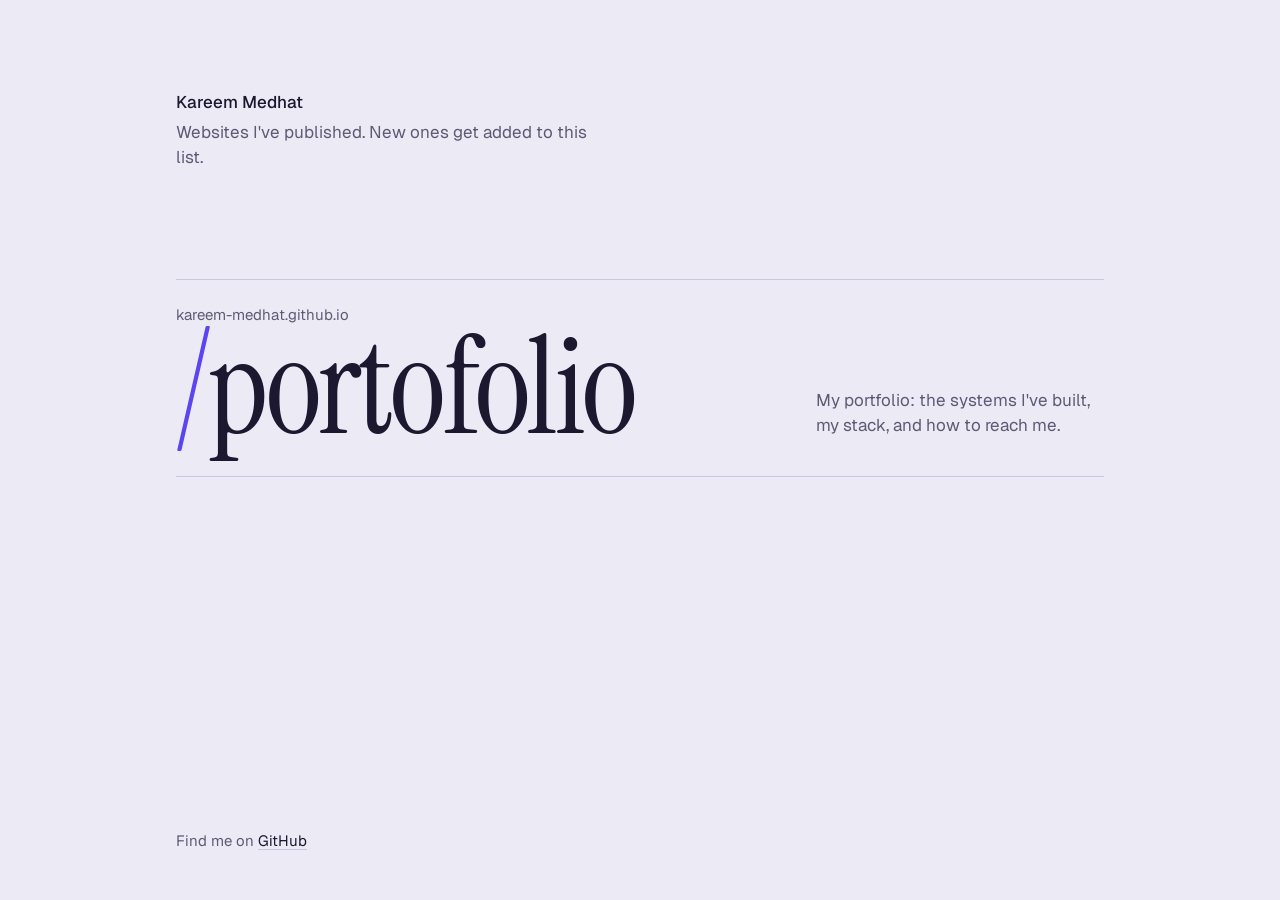
==== commit 9c9cfe30: "Move portfolio under /portofolio and add root site index Serve the portfolio from /portofolio so the" ====
--- a/index.html
+++ b/index.html
@@ -3,695 +3,243 @@
   <head>
     <meta charset="utf-8" />
     <meta name="viewport" content="width=device-width, initial-scale=1" />
-    <title>Kareem Medhat — Full-stack Software Engineer</title>
-    <meta
-      name="description"
-      content="Kareem Medhat is a full-stack software engineer in Cairo building type-safe production systems — student information, HR and payroll — with TypeScript, React, NestJS, tRPC, Prisma and PostgreSQL."
-    />
+    <title>Kareem Medhat — Sites</title>
+    <meta name="description" content="Websites published by Kareem Medhat." />
     <meta name="author" content="Kareem Medhat" />
-    <meta property="og:type" content="website" />
-    <meta property="og:title" content="Kareem Medhat — Full-stack Software Engineer" />
-    <meta
-      property="og:description"
-      content="Five years shipping type-safe production systems in TypeScript, from Postgres schema to pixel."
-    />
-    <meta name="theme-color" content="#07080d" />
-    <link rel="icon" href="favicon.svg" type="image/svg+xml" />
+    <link rel="icon" href="portofolio/favicon.svg" type="image/svg+xml" />
 
     <script>
-      document.documentElement.classList.add("js");
-      document.documentElement.dataset.theme = (() => {
-        try {
-          const stored = localStorage.getItem("theme");
-          if (stored === "light" || stored === "dark") return stored;
-        } catch {
-          // Storage can be blocked (private mode, strict settings): fall back to the system preference.
-        }
-        return matchMedia("(prefers-color-scheme: light)").matches ? "light" : "dark";
-      })();
+      // Same origin as the portfolio, so honour the theme a visitor already picked there.
+      try {
+        const stored = localStorage.getItem("theme");
+        if (stored === "light" || stored === "dark") document.documentElement.dataset.theme = stored;
+      } catch {
+        // Storage can be blocked: the media query below covers the system preference.
+      }
     </script>
 
     <link rel="preconnect" href="https://fonts.googleapis.com" />
     <link rel="preconnect" href="https://fonts.gstatic.com" crossorigin />
     <link
-      href="https://fonts.googleapis.com/css2?family=Geist:wght@300..700&family=Geist+Mono:wght@400;500&family=Instrument+Serif:ital@0;1&display=swap"
+      href="https://fonts.googleapis.com/css2?family=Geist:wght@400;500&family=Instrument+Serif:ital@0;1&display=swap"
       rel="stylesheet"
     />
-    <link rel="stylesheet" href="styles.css" />
-    <script src="main.js" defer></script>
+
+    <style>
+      :root {
+        color-scheme: light;
+        --paper: #ecebf5;
+        --ink: #1b1830;
+        --ink-2: #5d5a74;
+        --rule: #cbc8de;
+        --violet: #5b45f0;
+
+        --font-sans: "Geist", ui-sans-serif, system-ui, -apple-system, "Segoe UI", sans-serif;
+        --font-serif: "Instrument Serif", ui-serif, Georgia, serif;
+      }
+
+      :root[data-theme="dark"] {
+        color-scheme: dark;
+        --paper: #15131f;
+        --ink: #ecebf5;
+        --ink-2: #9b98b0;
+        --rule: #2e2b40;
+        --violet: #a89bff;
+      }
+
+      @media (prefers-color-scheme: dark) {
+        :root:not([data-theme="light"]) {
+          color-scheme: dark;
+          --paper: #15131f;
+          --ink: #ecebf5;
+          --ink-2: #9b98b0;
+          --rule: #2e2b40;
+          --violet: #a89bff;
+        }
+      }
+
+      *,
+      *::before,
+      *::after {
+        box-sizing: border-box;
+      }
+
+      html,
+      body {
+        margin: 0;
+      }
+
+      body {
+        min-height: 100svh;
+        display: flex;
+        flex-direction: column;
+        background: var(--paper);
+        color: var(--ink);
+        font-family: var(--font-sans);
+        font-size: 1.0625rem;
+        line-height: 1.5;
+        -webkit-font-smoothing: antialiased;
+      }
+
+      .page {
+        flex: 1;
+        width: 100%;
+        max-width: 64rem;
+        margin: 0 auto;
+        padding: clamp(3rem, 10vh, 7rem) clamp(1rem, 5vw, 3rem) 3rem;
+        display: flex;
+        flex-direction: column;
+      }
+
+      .intro h1 {
+        margin: 0;
+        font-size: 1.0625rem;
+        font-weight: 500;
+      }
+
+      .intro p {
+        margin: 0.25rem 0 0;
+        max-width: 40ch;
+        color: var(--ink-2);
+      }
+
+      .sites {
+        list-style: none;
+        margin: clamp(3rem, 12vh, 8rem) 0 0;
+        padding: 0;
+      }
+
+      .site {
+        border-top: 1px solid var(--rule);
+      }
+
+      .site:last-child {
+        border-bottom: 1px solid var(--rule);
+      }
+
+      .site a {
+        display: grid;
+        grid-template-columns: minmax(0, 1fr) minmax(0, 18rem);
+        align-items: end;
+        gap: 0.5rem 2rem;
+        padding: 1.5rem 0 1.75rem;
+        color: inherit;
+        text-decoration: none;
+      }
+
+      .site__url {
+        display: flex;
+        flex-direction: column;
+        min-width: 0;
+      }
+
+      .site__host {
+        font-size: 0.9375rem;
+        color: var(--ink-2);
+      }
+
+      .site__path {
+        font-family: var(--font-serif);
+        font-weight: 400;
+        font-size: clamp(3rem, 22vw, 8.5rem);
+        line-height: 0.9;
+        letter-spacing: -0.02em;
+        overflow-wrap: anywhere;
+        transition: transform 280ms cubic-bezier(0.2, 0.7, 0.2, 1);
+      }
+
+      .site__slash {
+        display: inline-block;
+        color: var(--violet);
+        transition: transform 280ms cubic-bezier(0.2, 0.7, 0.2, 1);
+      }
+
+      .site__about {
+        margin: 0;
+        padding-bottom: 0.6rem;
+        color: var(--ink-2);
+        max-width: 30ch;
+      }
+
+      .site a:hover .site__path,
+      .site a:focus-visible .site__path {
+        transform: translateX(0.12em);
+      }
+
+      .site a:hover .site__slash,
+      .site a:focus-visible .site__slash {
+        transform: skewX(-14deg);
+      }
+
+      .site a:focus-visible {
+        outline: 2px solid var(--violet);
+        outline-offset: 4px;
+      }
+
+      .footer {
+        margin-top: auto;
+        padding-top: 4rem;
+        font-size: 0.9375rem;
+        color: var(--ink-2);
+      }
+
+      .footer a {
+        color: var(--ink);
+        text-underline-offset: 0.2em;
+        text-decoration-color: var(--rule);
+      }
+
+      .footer a:hover {
+        text-decoration-color: var(--violet);
+      }
+
+      .footer a:focus-visible {
+        outline: 2px solid var(--violet);
+        outline-offset: 2px;
+        border-radius: 2px;
+      }
+
+      @media (max-width: 40rem) {
+        .site a {
+          grid-template-columns: minmax(0, 1fr);
+        }
+
+        .site__about {
+          padding-bottom: 0;
+        }
+      }
+
+      @media (prefers-reduced-motion: reduce) {
+        .site__path,
+        .site__slash {
+          transition: none;
+        }
+      }
+    </style>
   </head>
 
   <body>
-    <svg class="sprite" aria-hidden="true">
-      <symbol id="i-arrow-right" viewBox="0 0 24 24"><path d="M5 12h14" /><path d="m12 5 7 7-7 7" /></symbol>
-      <symbol id="i-arrow-up-right" viewBox="0 0 24 24"><path d="M7 7h10v10" /><path d="M7 17 17 7" /></symbol>
-      <symbol id="i-arrow-up" viewBox="0 0 24 24"><path d="m5 12 7-7 7 7" /><path d="M12 19V5" /></symbol>
-      <symbol id="i-mail" viewBox="0 0 24 24"><rect width="20" height="16" x="2" y="4" rx="2" /><path d="m22 7-8.97 5.7a1.94 1.94 0 0 1-2.06 0L2 7" /></symbol>
-      <symbol id="i-copy" viewBox="0 0 24 24"><rect width="14" height="14" x="8" y="8" rx="2" ry="2" /><path d="M4 16c-1.1 0-2-.9-2-2V4c0-1.1.9-2 2-2h10c1.1 0 2 .9 2 2" /></symbol>
-      <symbol id="i-check" viewBox="0 0 24 24"><path d="M20 6 9 17l-5-5" /></symbol>
-      <symbol id="i-sun" viewBox="0 0 24 24"><circle cx="12" cy="12" r="4" /><path d="M12 2v2" /><path d="M12 20v2" /><path d="m4.93 4.93 1.41 1.41" /><path d="m17.66 17.66 1.41 1.41" /><path d="M2 12h2" /><path d="M20 12h2" /><path d="m6.34 17.66-1.41 1.41" /><path d="m19.07 4.93-1.41 1.41" /></symbol>
-      <symbol id="i-moon" viewBox="0 0 24 24"><path d="M12 3a6 6 0 0 0 9 9 9 9 0 1 1-9-9Z" /></symbol>
-      <symbol id="i-menu" viewBox="0 0 24 24"><path d="M4 7h16" /><path d="M4 12h16" /><path d="M4 17h16" /></symbol>
-      <symbol id="i-github" viewBox="0 0 24 24"><path d="M15 22v-4a4.8 4.8 0 0 0-1-3.5c3 0 6-2 6-5.5.08-1.25-.27-2.48-1-3.5.28-1.15.28-2.35 0-3.5 0 0-1 0-3 1.5-2.64-.5-5.36-.5-8 0C6 2 5 2 5 2c-.3 1.15-.3 2.35 0 3.5A5.403 5.403 0 0 0 4 9c0 3.5 3 5.5 6 5.5-.39.49-.68 1.05-.85 1.65-.17.6-.22 1.23-.15 1.85v4" /><path d="M9 18c-4.51 2-5-2-7-2" /></symbol>
-      <symbol id="i-pin" viewBox="0 0 24 24"><path d="M20 10c0 4.993-5.539 10.193-7.399 11.799a1 1 0 0 1-1.202 0C9.539 20.193 4 14.993 4 10a8 8 0 0 1 16 0" /><circle cx="12" cy="10" r="3" /></symbol>
-      <symbol id="i-clock" viewBox="0 0 24 24"><circle cx="12" cy="12" r="10" /><path d="M12 6v6l4 2" /></symbol>
-      <symbol id="i-code" viewBox="0 0 24 24"><path d="m16 18 6-6-6-6" /><path d="m8 6-6 6 6 6" /></symbol>
-      <symbol id="i-layout" viewBox="0 0 24 24"><rect width="18" height="18" x="3" y="3" rx="2" /><path d="M3 9h18" /><path d="M9 21V9" /></symbol>
-      <symbol id="i-server" viewBox="0 0 24 24"><rect width="20" height="8" x="2" y="2" rx="2" /><rect width="20" height="8" x="2" y="14" rx="2" /><path d="M6 6h.01" /><path d="M6 18h.01" /></symbol>
-      <symbol id="i-database" viewBox="0 0 24 24"><ellipse cx="12" cy="5" rx="9" ry="3" /><path d="M3 5v14a9 3 0 0 0 18 0V5" /><path d="M3 12a9 3 0 0 0 18 0" /></symbol>
-      <symbol id="i-shield" viewBox="0 0 24 24"><path d="M20 13c0 5-3.5 7.5-7.66 8.95a1 1 0 0 1-.67-.01C7.5 20.5 4 18 4 13V6a1 1 0 0 1 1-1c2 0 4.5-1.2 6.24-2.72a1.17 1.17 0 0 1 1.52 0C14.51 3.81 17 5 19 5a1 1 0 0 1 1 1z" /><path d="m9 12 2 2 4-4" /></symbol>
-      <symbol id="i-box" viewBox="0 0 24 24"><path d="M21 8a2 2 0 0 0-1-1.73l-7-4a2 2 0 0 0-2 0l-7 4A2 2 0 0 0 3 8v8a2 2 0 0 0 1 1.73l7 4a2 2 0 0 0 2 0l7-4A2 2 0 0 0 21 16Z" /><path d="m3.3 7 8.7 5 8.7-5" /><path d="M12 22V12" /></symbol>
-      <symbol id="i-snowflake" viewBox="0 0 24 24"><path d="M2 12h20" /><path d="M12 2v20" /><path d="m20 16-4-4 4-4" /><path d="m4 8 4 4-4 4" /><path d="m16 4-4 4-4-4" /><path d="m8 20 4-4 4 4" /></symbol>
-      <symbol id="i-key" viewBox="0 0 24 24"><path d="m15.5 7.5 2.3 2.3a1 1 0 0 0 1.4 0l2.1-2.1a1 1 0 0 0 0-1.4L19 4" /><path d="m21 2-9.6 9.6" /><circle cx="7.5" cy="15.5" r="5.5" /></symbol>
-      <symbol id="i-ticket" viewBox="0 0 24 24"><path d="M2 9a3 3 0 0 1 0 6v2a2 2 0 0 0 2 2h16a2 2 0 0 0 2-2v-2a3 3 0 0 1 0-6V7a2 2 0 0 0-2-2H4a2 2 0 0 0-2 2Z" /><path d="M13 5v2" /><path d="M13 17v2" /><path d="M13 11v2" /></symbol>
-      <symbol id="i-briefcase" viewBox="0 0 24 24"><path d="M16 20V4a2 2 0 0 0-2-2h-4a2 2 0 0 0-2 2v16" /><rect width="20" height="14" x="2" y="6" rx="2" /></symbol>
-      <symbol id="i-cap" viewBox="0 0 24 24"><path d="M21.42 10.922a1 1 0 0 0-.019-1.838L12.83 5.18a2 2 0 0 0-1.66 0L2.6 9.08a1 1 0 0 0 0 1.832l8.57 3.908a2 2 0 0 0 1.66 0z" /><path d="M22 10v6" /><path d="M6 12.5V16a6 3 0 0 0 12 0v-3.5" /></symbol>
-    </svg>
-
-    <a class="skip-link" href="#main">Skip to content</a>
-    <div class="scroll-progress" aria-hidden="true"></div>
-
-    <header class="nav">
-      <a class="nav__brand" href="#top" aria-label="Kareem Medhat, back to top">
-        <span class="brand-mark" aria-hidden="true">KM</span>
-        <span class="nav__name">Kareem Medhat</span>
-      </a>
-
-      <nav aria-label="Primary">
-        <ul class="nav__links" id="nav-links">
-          <li><a href="#about">About</a></li>
-          <li><a href="#work">Work</a></li>
-          <li><a href="#skills">Skills</a></li>
-          <li><a href="#journey">Journey</a></li>
-          <li><a href="#contact">Contact</a></li>
-        </ul>
-      </nav>
-
-      <div class="nav__actions">
-        <button class="icon-btn" type="button" data-theme-toggle aria-label="Toggle colour theme">
-          <svg class="icon icon--sun"><use href="#i-sun" /></svg>
-          <svg class="icon icon--moon"><use href="#i-moon" /></svg>
-        </button>
-        <a class="btn btn--small btn--primary nav__cta" href="#contact">Get in touch</a>
-        <button
-          class="icon-btn nav__menu-btn"
-          type="button"
-          data-menu-button
-          aria-label="Open menu"
-          aria-controls="nav-links"
-          aria-expanded="false"
-        >
-          <svg class="icon"><use href="#i-menu" /></svg>
-        </button>
-      </div>
-    </header>
-
-    <main id="main">
-      <!-- Hero -->
-      <section class="hero" id="top">
-        <div class="hero__bg" aria-hidden="true">
-          <div class="aurora aurora--1"></div>
-          <div class="aurora aurora--2"></div>
-          <div class="aurora aurora--3"></div>
-          <div class="hero__grid"></div>
-          <div class="hero__spotlight"></div>
-        </div>
-
-        <div class="container hero__inner">
-          <div class="hero__copy">
-            <p class="pill">
-              <span class="pill__dot" aria-hidden="true"></span>
-              Software Developer at Solace Software · Cairo
-            </p>
-
-            <h1 class="hero__title">
-              <span class="line">I build the <em class="gradient-text">software</em></span>
-              <span class="line">schools &amp; companies</span>
-              <span class="line">run on.</span>
-            </h1>
-
-            <p class="hero__lead">
-              I'm <strong>Kareem Medhat</strong>, a full-stack engineer who has spent five years shipping
-              production systems — student information, HR and payroll — in end-to-end type-safe TypeScript,
-              from the Postgres schema to the last pixel. I'm also studying Computer &amp; Systems Engineering at
-              Ain Shams University.
-            </p>
-
-            <div class="hero__actions">
-              <a class="btn btn--primary" href="#work">
-                See my work
-                <svg class="icon"><use href="#i-arrow-right" /></svg>
-              </a>
-              <a class="btn" href="#contact">
-                <svg class="icon"><use href="#i-mail" /></svg>
-                Contact me
-              </a>
-              <a
-                class="icon-btn icon-btn--lg"
-                href="https://github.com/Kareem-Medhat"
-                target="_blank"
-                rel="noopener"
-                aria-label="Kareem Medhat on GitHub"
-              >
-                <svg class="icon"><use href="#i-github" /></svg>
-              </a>
-            </div>
-          </div>
-
-          <div class="hero__visual">
-            <div class="terminal" aria-hidden="true">
-              <div class="terminal__bar">
-                <span class="dots"><i></i><i></i><i></i></span>
-                <span class="terminal__title">kareem@cairo: ~/playground</span>
-              </div>
-              <div class="terminal__body">
-                <p class="term__line term__line--cmd"><span class="term__prompt">❯</span> <span class="term__cmd">whoami</span></p>
-                <p class="term__line term__line--out">kareem-medhat · full-stack engineer</p>
-                <p class="term__line term__line--cmd"><span class="term__prompt">❯</span> <span class="term__cmd">git log --author=kareem --oneline | wc -l</span></p>
-                <p class="term__line term__line--out"><span class="term__num">1940</span></p>
-                <p class="term__line term__line--cmd"><span class="term__prompt">❯</span> <span class="term__cmd">cat stack.txt</span></p>
-                <p class="term__line term__line--out">typescript · react · nestjs · trpc · graphql</p>
-                <p class="term__line term__line--out">prisma · postgres · effect · docker · nix</p>
-                <p class="term__line term__line--cmd"><span class="term__prompt">❯</span> <span class="term__cmd">nix develop</span></p>
-                <p class="term__line term__line--out"><span class="term__ok">✓</span> reproducible dev shell ready</p>
-                <p class="term__line term__line--cmd"><span class="term__prompt">❯</span> <span class="term__cmd"></span><span class="caret"></span></p>
-              </div>
-            </div>
-            <span class="float-badge float-badge--hero-a">tRPC · end-to-end types</span>
-            <span class="float-badge float-badge--hero-b">Effect · errors as values</span>
-          </div>
-        </div>
-
-        <a class="scroll-cue" href="#about" aria-label="Scroll to About">
-          <span></span>
-        </a>
-      </section>
-
-      <!-- Stats -->
-      <section class="container stats-wrap" aria-label="At a glance">
-        <dl class="stats reveal">
-          <div class="stat">
-            <dt class="stat__label">years shipping production software</dt>
-            <dd class="stat__value"><span data-count="5">5</span><span class="stat__suffix">+</span></dd>
-          </div>
-          <div class="stat">
-            <dt class="stat__label">commits authored across my repos</dt>
-            <dd class="stat__value"><span data-count="1940">1,940</span></dd>
-          </div>
-          <div class="stat">
-            <dt class="stat__label">large platforms built &amp; maintained</dt>
-            <dd class="stat__value"><span data-count="3">3</span></dd>
-          </div>
-          <div class="stat">
-            <dt class="stat__label">data models in the platform I'm leading</dt>
-            <dd class="stat__value"><span data-count="79">79</span></dd>
-          </div>
-        </dl>
-      </section>
-
-      <!-- Tech marquee -->
-      <div class="marquee" aria-hidden="true">
-        <div class="marquee__track">
-          <ul class="marquee__list">
-            <li>TypeScript</li><li>React</li><li>NestJS</li><li>tRPC</li><li>GraphQL</li><li>Prisma</li>
-            <li>PostgreSQL</li><li>Effect</li><li>TanStack</li><li>Tailwind CSS</li><li>Node.js</li>
-            <li>Docker</li><li>Nix</li><li>Kotlin</li><li>Rust</li><li>SQL Server</li><li>Drizzle</li><li>AWS</li>
-          </ul>
-          <ul class="marquee__list">
-            <li>TypeScript</li><li>React</li><li>NestJS</li><li>tRPC</li><li>GraphQL</li><li>Prisma</li>
-            <li>PostgreSQL</li><li>Effect</li><li>TanStack</li><li>Tailwind CSS</li><li>Node.js</li>
-            <li>Docker</li><li>Nix</li><li>Kotlin</li><li>Rust</li><li>SQL Server</li><li>Drizzle</li><li>AWS</li>
-          </ul>
-        </div>
-      </div>
-
-      <!-- About -->
-      <section class="section" id="about">
-        <div class="container about">
-          <div class="about__intro">
-            <header class="section-head reveal">
-              <p class="eyebrow"><b>01</b> About</p>
-              <h2 class="section-title">Software that stays <em>boring</em> in production.</h2>
-            </header>
-            <div class="prose reveal" style="--delay: 120ms">
-              <p>
-                I started writing production code at <strong>Solace Software</strong> in 2021 and haven't stopped.
-                Most of my work lives in the unglamorous core of an organisation — admissions, enrollment,
-                transcripts, attendance, payroll, tax — where a wrong number is a real problem for a real person.
-              </p>
-              <p>
-                That shapes how I build: types that model the domain precisely, failures handled as values instead
-                of surprises, and environments anyone can reproduce with one command. I work across the whole
-                stack — schema, API, UI and the server it ships to — and I'm happiest when a refactor makes an
-                entire class of bug impossible.
-              </p>
-            </div>
-          </div>
-
-          <ol class="principles">
-            <li class="card principle reveal">
-              <span class="principle__num">01</span>
-              <h3>Types are the spec</h3>
-              <p>Parse input at the edges with valibot or zod, brand what must be trusted, and make illegal states unrepresentable.</p>
-            </li>
-            <li class="card principle reveal" style="--delay: 80ms">
-              <span class="principle__num">02</span>
-              <h3>Errors are values</h3>
-              <p>Expected failures are typed results — Effect, true-myth, fp-ts — that the caller must handle. Nothing is swallowed.</p>
-            </li>
-            <li class="card principle reveal" style="--delay: 160ms">
-              <span class="principle__num">03</span>
-              <h3>Reproducible by default</h3>
-              <p>Every project ships a Nix flake dev shell and a Docker setup, so "works on my machine" means it works on yours.</p>
-            </li>
-            <li class="card principle reveal" style="--delay: 240ms">
-              <span class="principle__num">04</span>
-              <h3>Compose, don't configure</h3>
-              <p>Small functions that each do one step, with policy chosen by the caller. No boolean flags, no god functions.</p>
-            </li>
-          </ol>
-        </div>
-      </section>
-
-      <!-- Work -->
-      <section class="section" id="work">
-        <div class="container">
-          <header class="section-head reveal">
-            <p class="eyebrow"><b>02</b> Selected work</p>
-            <h2 class="section-title">Things I've <em>built</em> and kept running.</h2>
-            <p class="section-sub">
-              Production platforms from my years at Solace Software, plus the things I build for myself.
-            </p>
-          </header>
-
-          <div class="projects">
-            <!-- School platform -->
-            <article class="card project project--sms reveal">
-              <div class="project__visual" aria-hidden="true">
-                <div class="window">
-                  <div class="window__bar">
-                    <span class="dots"><i></i><i></i><i></i></span>
-                    <span class="window__title">sola › students › S-2024-0137</span>
-                  </div>
-                  <div class="mock-sms">
-                    <div class="mock-sms__nav"><i class="is-active"></i><i></i><i></i><i></i><i></i><i></i></div>
-                    <div class="mock-sms__main">
-                      <div class="mock-person">
-                        <span class="avatar">MA</span>
-                        <div>
-                          <b>Mariam Adel</b>
-                          <small>Bachelor of Arts · Year 3</small>
-                        </div>
-                        <span class="chip chip--ok">Good standing</span>
-                      </div>
-                      <div class="meter">
-                        <div class="meter__row"><span>Program progress</span><span>96 / 132 credit hours</span></div>
-                        <div class="meter__bar"><span style="--w: 73%"></span></div>
-                      </div>
-                      <table class="mock-table">
-                        <thead><tr><th>Course</th><th>Cr</th><th>Grade</th></tr></thead>
-                        <tbody>
-                          <tr><td>HIS 210 · Ancient History</td><td>3</td><td><span class="grade">A</span></td></tr>
-                          <tr><td>LIT 305 · Literary Analysis</td><td>3</td><td><span class="grade">A−</span></td></tr>
-                          <tr><td>LAN 120 · Academic Writing</td><td>2</td><td><span class="grade">B+</span></td></tr>
-                          <tr><td>RES 400 · Research Methods</td><td>3</td><td><span class="grade grade--live">Enrolled</span></td></tr>
-                        </tbody>
-                      </table>
-                      <div class="mock-actions">
-                        <span class="btn-mini">Export CSV</span>
-                        <span class="btn-mini btn-mini--accent">Generate transcript ↓</span>
-                      </div>
-                    </div>
-                  </div>
-                </div>
-                <span class="float-badge float-badge--a"><span lang="ar">العربية</span> · RTL</span>
-                <span class="float-badge float-badge--b">79 Prisma models</span>
-              </div>
-
-              <div class="project__body">
-                <p class="project__meta"><span>Solace Software</span><span>2021 — now</span><span class="project__flag">Flagship</span></p>
-                <h3 class="project__title">School Management System <span class="arrow">→</span> Sola</h3>
-                <p class="project__summary">
-                  A complete student information system for a higher-education institution, from admission to
-                  graduation. I've worked on it since 2021, and in 2026 I led its rebuild as <strong>Sola</strong>,
-                  a type-safe monorepo that replaces the legacy stack.
-                </p>
-                <ul class="project__points">
-                  <li>Admissions engine: configurable application processes, form sections, referral forms and admission requirements.</li>
-                  <li>Academics: programs, concentrations, courses with prerequisites, course offerings, grading and official PDF transcripts.</li>
-                  <li>Finance: student expenses, scholarships and payments, with exports to PDF, CSV and DOCX.</li>
-                  <li>Access control with global roles plus permissions scoped to a single course offering.</li>
-                  <li>Sola: tRPC over a 79-model Prisma schema, Effect on the server, better-auth, S3 storage, Postgres trigram search and a full Arabic interface with RTL layout.</li>
-                  <li>Folded a separate forms service into one database and shipped it all with Docker on a VPS.</li>
-                </ul>
-                <ul class="tags" aria-label="Technologies">
-                  <li class="tag">TypeScript</li><li class="tag">React</li><li class="tag">TanStack Router &amp; Query</li>
-                  <li class="tag">tRPC</li><li class="tag">Prisma</li><li class="tag">PostgreSQL</li><li class="tag">Effect</li>
-                  <li class="tag">Express</li><li class="tag">TypeORM</li><li class="tag">Docker</li>
-                </ul>
-              </div>
-            </article>
-
-            <!-- Performly -->
-            <article class="card project project--performly project--flip reveal">
-              <div class="project__visual" aria-hidden="true">
-                <div class="window">
-                  <div class="window__bar">
-                    <span class="dots"><i></i><i></i><i></i></span>
-                    <span class="window__title">acme › payroll › October run</span>
-                  </div>
-                  <div class="mock-pay">
-                    <div class="kpis">
-                      <div class="kpi"><small>Employees</small><b>248</b></div>
-                      <div class="kpi"><small>Attendance</small><b>97.4%</b></div>
-                      <div class="kpi"><small>Net payroll</small><b>EGP 3.1M</b></div>
-                    </div>
-                    <div class="chart">
-                      <span style="--h: 46%; --i: 0"></span><span style="--h: 58%; --i: 1"></span>
-                      <span style="--h: 52%; --i: 2"></span><span style="--h: 66%; --i: 3"></span>
-                      <span style="--h: 61%; --i: 4"></span><span style="--h: 74%; --i: 5"></span>
-                      <span style="--h: 70%; --i: 6"></span><span style="--h: 82%; --i: 7"></span>
-                      <span style="--h: 78%; --i: 8"></span><span style="--h: 92%; --i: 9"></span>
-                    </div>
-                    <div class="slip">
-                      <div class="slip__row"><span>Basic salary</span><span>18,000.00</span></div>
-                      <div class="slip__row"><span>Overtime · 6h</span><span class="pos">+1,250.00</span></div>
-                      <div class="slip__row"><span>Loan installment</span><span class="neg">−1,500.00</span></div>
-                      <div class="slip__row"><span>E-tax</span><span class="neg">−2,140.00</span></div>
-                      <div class="slip__row slip__row--total"><span>Net pay</span><span>15,610.00</span></div>
-                    </div>
-                  </div>
-                </div>
-                <span class="float-badge float-badge--a">GraphQL · codegen</span>
-                <span class="float-badge float-badge--b">tenant per subdomain</span>
-              </div>
-
-              <div class="project__body">
-                <p class="project__meta"><span>Solace Software</span><span>2023 — now</span></p>
-                <h3 class="project__title">Performly</h3>
-                <p class="project__summary">
-                  A multi-tenant HR &amp; payroll SaaS — attendance, shifts, leave, loans, payroll and tax — where
-                  every company gets its own subdomain and database. I work across the NestJS GraphQL API and the
-                  React client.
-                </p>
-                <ul class="project__points">
-                  <li>Re-engineered the bulk-import engine for speed and removed its race conditions and deadlocks.</li>
-                  <li>Built Egyptian e-tax export and import, plus tax-code mapping for payroll paycodes.</li>
-                  <li>Paycodes driven by formula equations, loans, payslips, cost centers and reporting.</li>
-                  <li>Permission system with a global auth guard and grouped permissions.</li>
-                  <li>Shifts with conflict detection, sign-in/out and clock-in review; migrated every ID in the system to CUIDs.</li>
-                  <li>PDF generation with headless Chrome running in Docker.</li>
-                </ul>
-                <ul class="tags" aria-label="Technologies">
-                  <li class="tag">NestJS</li><li class="tag">GraphQL</li><li class="tag">Apollo</li><li class="tag">Prisma</li>
-                  <li class="tag">ZenStack</li><li class="tag">SQL Server</li><li class="tag">React</li>
-                  <li class="tag">GraphQL Codegen</li><li class="tag">AWS SES</li><li class="tag">Docker</li>
-                </ul>
-              </div>
-            </article>
-
-            <!-- Noroc -->
-            <article class="card project project--noroc reveal">
-              <div class="project__visual" aria-hidden="true">
-                <div class="phone">
-                  <div class="phone__screen">
-                    <div class="phone__notch"></div>
-                    <div class="noroc">
-                      <div class="noroc__top"><span>Review · 8 due</span><span class="noroc__streak">12-day streak</span></div>
-                      <div class="meter__bar"><span style="--w: 40%"></span></div>
-                      <div class="noroc__card">
-                        <small>Translate</small>
-                        <b lang="ro">Bună dimineața!</b>
-                        <span class="noroc__answer">Good morning!</span>
-                      </div>
-                      <div class="noroc__grades">
-                        <span>Again<small>1m</small></span>
-                        <span>Hard<small>6m</small></span>
-                        <span class="is-picked">Good<small>1d</small></span>
-                        <span>Easy<small>4d</small></span>
-                      </div>
-                    </div>
-                  </div>
-                </div>
-                <span class="float-badge float-badge--a">FSRS-6 scheduler</span>
-                <span class="float-badge float-badge--b">Jetpack Compose</span>
-              </div>
-
-              <div class="project__body">
-                <p class="project__meta"><span>Personal</span><span>2026</span><span class="project__flag project__flag--wip">In progress</span></p>
-                <h3 class="project__title">Noroc</h3>
-                <p class="project__summary">
-                  A native Android app that teaches Romanian to English speakers, built on real spaced repetition
-                  instead of mastery buckets.
-                </p>
-                <ul class="project__points">
-                  <li>FSRS-6 scheduler and review planner written in a pure-Kotlin core module, covered by unit tests.</li>
-                  <li>Jetpack Compose UI; lessons authored as YAML (notes, vocabulary, choice and sentence-building blocks) and checked by validators.</li>
-                  <li>Python tooling that extracts a reference grammar from PDF — decoding glyph IDs to recover broken ligatures — so every lesson cites its source.</li>
-                </ul>
-                <ul class="tags" aria-label="Technologies">
-                  <li class="tag">Kotlin</li><li class="tag">Jetpack Compose</li><li class="tag">Gradle</li>
-                  <li class="tag">Python</li><li class="tag">Nix</li>
-                </ul>
-              </div>
-            </article>
-
-            <!-- WhatsApp bot -->
-            <article class="card project project--chat project--flip reveal">
-              <div class="project__visual" aria-hidden="true">
-                <div class="phone">
-                  <div class="phone__screen">
-                    <div class="phone__notch"></div>
-                    <div class="chat-head">
-                      <span class="avatar">YB</span>
-                      <div><b>Your Business</b><small>Business account</small></div>
-                    </div>
-                    <div class="chat">
-                      <p class="bubble bubble--in">Hi! Can I get your price list?</p>
-                      <div class="bubble bubble--out">
-                        <b>Welcome! 👋</b>
-                        <span>Pick an option and we'll send it right away.</span>
-                      </div>
-                      <div class="chat__options"><span>Price list</span><span>Opening hours</span><span>Location</span></div>
-                      <div class="bubble bubble--out bubble--doc">
-                        <span class="doc-icon">PDF</span>
-                        <span>price-list.pdf<small>2 pages</small></span>
-                      </div>
-                    </div>
-                  </div>
-                </div>
-                <span class="float-badge float-badge--a">Vercel Edge</span>
-                <span class="float-badge float-badge--b">zod-validated webhooks</span>
-              </div>
-
-              <div class="project__body">
-                <p class="project__meta"><span>Freelance</span><span>2024</span></p>
-                <h3 class="project__title">WhatsApp Business auto-responder</h3>
-                <p class="project__summary">
-                  A WhatsApp Cloud API bot with its own admin page, so a business can greet new customers and answer
-                  with text or documents without touching code.
-                </p>
-                <ul class="project__points">
-                  <li>Qwik City app deployed to Vercel's edge runtime; every webhook payload is validated with zod.</li>
-                  <li>Drizzle ORM on Postgres stores the configurable header, body, footer and reply options.</li>
-                  <li>Caching for webhook handling and media so replies stay fast.</li>
-                </ul>
-                <ul class="tags" aria-label="Technologies">
-                  <li class="tag">Qwik</li><li class="tag">TypeScript</li><li class="tag">Drizzle</li>
-                  <li class="tag">PostgreSQL</li><li class="tag">Vercel Edge</li><li class="tag">WhatsApp Cloud API</li>
-                </ul>
-              </div>
-            </article>
-          </div>
-
-          <h3 class="minis-title reveal">More from the workbench</h3>
-          <div class="minis">
-            <article class="card mini reveal">
-              <span class="mini__icon"><svg class="icon"><use href="#i-ticket" /></svg></span>
-              <p class="mini__meta">Solace Software · 2025</p>
-              <h4>Event registration &amp; invitations</h4>
-              <p>WhatsApp template messages with images and video, event-linked replies, a QR check-in flow and reliable Excel guest-list imports.</p>
-              <ul class="tags"><li class="tag">Express</li><li class="tag">MongoDB</li><li class="tag">Redis</li></ul>
-            </article>
-            <article class="card mini reveal" style="--delay: 80ms">
-              <span class="mini__icon"><svg class="icon"><use href="#i-snowflake" /></svg></span>
-              <p class="mini__meta">Personal · ongoing</p>
-              <h4>Nix overlay</h4>
-              <p>A flake overlay packaging a dozen tools and editor plugins I use daily. Every project I start ships with a reproducible flake dev shell.</p>
-              <ul class="tags"><li class="tag">Nix</li><li class="tag">NixOS</li><li class="tag">Bash</li></ul>
-            </article>
-            <article class="card mini reveal" style="--delay: 160ms">
-              <span class="mini__icon"><svg class="icon"><use href="#i-key" /></svg></span>
-              <p class="mini__meta">Personal · 2025</p>
-              <h4>otpgen</h4>
-              <p>A small CLI that turns <code>otpauth://</code> URIs into TOTP codes (SHA-1, SHA-256, SHA-512) — strict-mode Bash on top of trurl and oathtool.</p>
-              <ul class="tags"><li class="tag">Bash</li><li class="tag">CLI</li></ul>
-            </article>
-          </div>
-        </div>
-      </section>
-
-      <!-- Skills -->
-      <section class="section" id="skills">
-        <div class="container">
-          <header class="section-head reveal">
-            <p class="eyebrow"><b>03</b> Expertise</p>
-            <h2 class="section-title">A full-stack toolkit, <em>TypeScript</em> at the core.</h2>
-            <p class="section-sub legend"><span class="legend__dot" aria-hidden="true"></span> Highlighted: what I use in production every day.</p>
-          </header>
-
-          <div class="skills">
-            <article class="card skill reveal">
-              <div class="skill__head"><span class="skill__icon"><svg class="icon"><use href="#i-code" /></svg></span><h3>Languages</h3></div>
-              <p>TypeScript is home. The rest I reach for when the job calls for it.</p>
-              <ul class="chips">
-                <li class="is-core">TypeScript</li><li class="is-core">JavaScript</li><li class="is-core">SQL</li>
-                <li>Kotlin</li><li>Rust</li><li>Python</li><li>Bash</li><li>Nix</li><li>C++</li><li>LaTeX</li>
-              </ul>
-            </article>
-            <article class="card skill reveal" style="--delay: 80ms">
-              <div class="skill__head"><span class="skill__icon"><svg class="icon"><use href="#i-layout" /></svg></span><h3>Frontend</h3></div>
-              <p>Dense, fast admin interfaces — in English and Arabic.</p>
-              <ul class="chips">
-                <li class="is-core">React</li><li class="is-core">TanStack Router</li><li class="is-core">TanStack Query</li><li class="is-core">Tailwind CSS</li>
-                <li>TanStack Table</li><li>shadcn/ui · Radix</li><li>React Hook Form</li><li>Apollo Client</li>
-                <li>i18next · RTL</li><li>Qwik</li><li>Vite</li><li>Jetpack Compose</li>
-              </ul>
-            </article>
-            <article class="card skill reveal" style="--delay: 160ms">
-              <div class="skill__head"><span class="skill__icon"><svg class="icon"><use href="#i-server" /></svg></span><h3>Backend &amp; APIs</h3></div>
-              <p>Typed contracts from the database all the way to the browser.</p>
-              <ul class="chips">
-                <li class="is-core">Node.js</li><li class="is-core">NestJS</li><li class="is-core">tRPC</li><li class="is-core">GraphQL</li>
-                <li>Express</li><li>Fastify</li><li>REST</li><li>WebSockets</li><li>better-auth</li><li>Puppeteer PDFs</li>
-              </ul>
-            </article>
-            <article class="card skill reveal">
-              <div class="skill__head"><span class="skill__icon"><svg class="icon"><use href="#i-database" /></svg></span><h3>Data</h3></div>
-              <p>Relational modelling, migrations and the queries that keep exports fast.</p>
-              <ul class="chips">
-                <li class="is-core">PostgreSQL</li><li class="is-core">Prisma</li>
-                <li>SQL Server</li><li>TypeORM</li><li>Drizzle</li><li>ZenStack</li><li>MongoDB</li><li>Redis</li><li>Trigram search</li>
-              </ul>
-            </article>
-            <article class="card skill reveal" style="--delay: 80ms">
-              <div class="skill__head"><span class="skill__icon"><svg class="icon"><use href="#i-shield" /></svg></span><h3>Type safety &amp; FP</h3></div>
-              <p>Libraries that let the compiler catch what tests would miss.</p>
-              <ul class="chips">
-                <li class="is-core">Effect</li><li class="is-core">valibot</li><li class="is-core">zod</li>
-                <li>true-myth</li><li>fp-ts</li><li>remeda</li><li>ix</li><li>RxJS</li>
-              </ul>
-            </article>
-            <article class="card skill reveal" style="--delay: 160ms">
-              <div class="skill__head"><span class="skill__icon"><svg class="icon"><use href="#i-box" /></svg></span><h3>Infrastructure</h3></div>
-              <p>From a reproducible dev shell to a container on a production server.</p>
-              <ul class="chips">
-                <li class="is-core">Docker</li><li class="is-core">Nix · NixOS</li><li class="is-core">Linux</li>
-                <li>Traefik</li><li>nginx</li><li>Caddy</li><li>AWS · S3 · SES</li><li>GitHub Actions</li><li>Git</li>
-              </ul>
-            </article>
-          </div>
-        </div>
-      </section>
-
-      <!-- Journey -->
-      <section class="section" id="journey">
-        <div class="container journey">
-          <div class="journey__aside">
-            <header class="section-head reveal">
-              <p class="eyebrow"><b>04</b> Journey</p>
-              <h2 class="section-title">Five years of <em>shipping</em>.</h2>
-            </header>
-            <div class="card role reveal">
-              <p class="role__label"><span class="live-dot" aria-hidden="true"></span>Current role</p>
-              <h3>Software Developer</h3>
-              <p class="role__org"><svg class="icon"><use href="#i-briefcase" /></svg>Solace Software, Cairo · Jun 2021 — present</p>
-            </div>
-            <div class="card role reveal" style="--delay: 80ms">
-              <p class="role__label"><span class="live-dot" aria-hidden="true"></span>Studying</p>
-              <h3>B.Sc. Computer &amp; Systems Engineering</h3>
-              <p class="role__org"><svg class="icon"><use href="#i-cap" /></svg>Ain Shams University, Faculty of Engineering · Sep 2024 — present</p>
-            </div>
-          </div>
-
-          <ol class="timeline">
-            <li class="tl-item reveal">
-              <p class="tl-date">2026</p>
-              <h3>Leading the Sola rebuild</h3>
-              <p class="tl-org">Solace Software</p>
-              <p>Rebuilding the school platform as a pnpm monorepo — tRPC, Prisma, Effect, better-auth, S3 and a full Arabic, right-to-left interface — and shipping it with Docker.</p>
-            </li>
-            <li class="tl-item reveal">
-              <p class="tl-date">2025</p>
-              <h3>Event registration &amp; WhatsApp invitations</h3>
-              <p class="tl-org">Solace Software</p>
-              <p>WhatsApp template messaging with media, event-linked replies, QR check-in fixes and robust Excel guest-list imports.</p>
-            </li>
-            <li class="tl-item reveal">
-              <p class="tl-date">Sep 2024</p>
-              <h3>Started Computer &amp; Systems Engineering</h3>
-              <p class="tl-org">Ain Shams University</p>
-              <p>Studying engineering fundamentals alongside my work at Solace.</p>
-            </li>
-            <li class="tl-item reveal">
-              <p class="tl-date">2023</p>
-              <h3>Joined Performly</h3>
-              <p class="tl-org">Solace Software</p>
-              <p>Full-stack on a multi-tenant HR &amp; payroll SaaS: NestJS + GraphQL API and React + Apollo client — payroll, tax, attendance, permissions and bulk imports.</p>
-            </li>
-            <li class="tl-item reveal">
-              <p class="tl-date">Jun 2021</p>
-              <h3>Joined Solace Software</h3>
-              <p class="tl-org">Software Developer</p>
-              <p>Started on the School Management System: course registration, grading, transcripts and multi-format exports, later rebuilding its admin dashboard on TanStack Router and Query.</p>
-            </li>
-          </ol>
-        </div>
-      </section>
-
-      <!-- Contact -->
-      <section class="section" id="contact">
-        <div class="container">
-          <div class="contact reveal">
-            <div class="contact__glow" aria-hidden="true"></div>
-            <p class="eyebrow eyebrow--center"><b>05</b> Contact</p>
-            <h2 class="contact__title">Have a system that needs <em class="gradient-text">building</em>?</h2>
-            <p class="contact__text">
-              Questions, opportunities, or a legacy system that needs untangling — my inbox is open.
-            </p>
-            <div class="contact__actions">
-              <a class="btn btn--primary btn--lg" href="mailto:kareemmedhatnabil@gmail.com">
-                <svg class="icon"><use href="#i-mail" /></svg>
-                kareemmedhatnabil@gmail.com
-              </a>
-              <button class="btn btn--lg copy-btn" type="button" data-copy="kareemmedhatnabil@gmail.com">
-                <svg class="icon icon--copy"><use href="#i-copy" /></svg>
-                <svg class="icon icon--check"><use href="#i-check" /></svg>
-                <span data-copy-label>Copy email</span>
-              </button>
-              <a class="btn btn--lg" href="https://github.com/Kareem-Medhat" target="_blank" rel="noopener">
-                <svg class="icon"><use href="#i-github" /></svg>
-                GitHub
-                <svg class="icon icon--sm"><use href="#i-arrow-up-right" /></svg>
-              </a>
-            </div>
-            <p class="contact__meta">
-              <span><svg class="icon"><use href="#i-pin" /></svg>Cairo, Egypt</span>
-              <span><svg class="icon"><use href="#i-clock" /></svg><span data-local-time>—</span> local time</span>
-            </p>
-          </div>
-        </div>
-      </section>
+    <main class="page">
+      <header class="intro">
+        <h1>Kareem Medhat</h1>
+        <p>Websites I've published. New ones get added to this list.</p>
+      </header>
+
+      <ul class="sites">
+        <li class="site">
+          <a href="portofolio/">
+            <span class="site__url">
+              <span class="site__host">kareem-medhat.github.io</span>
+              <span class="site__path"><span class="site__slash">/</span>portofolio</span>
+            </span>
+            <p class="site__about">My portfolio: the systems I've built, my stack, and how to reach me.</p>
+          </a>
+        </li>
+      </ul>
+
+      <footer class="footer">
+        Find me on <a href="https://github.com/Kareem-Medhat" target="_blank" rel="noopener">GitHub</a>
+      </footer>
     </main>
-
-    <footer class="footer">
-      <div class="container">
-        <p class="footer__word" aria-hidden="true">Kareem Medhat</p>
-        <div class="footer__inner">
-          <p>© 2026 Kareem Medhat</p>
-          <a class="footer__top" href="#top">Back to top <svg class="icon icon--sm"><use href="#i-arrow-up" /></svg></a>
-        </div>
-      </div>
-    </footer>
   </body>
 </html>
